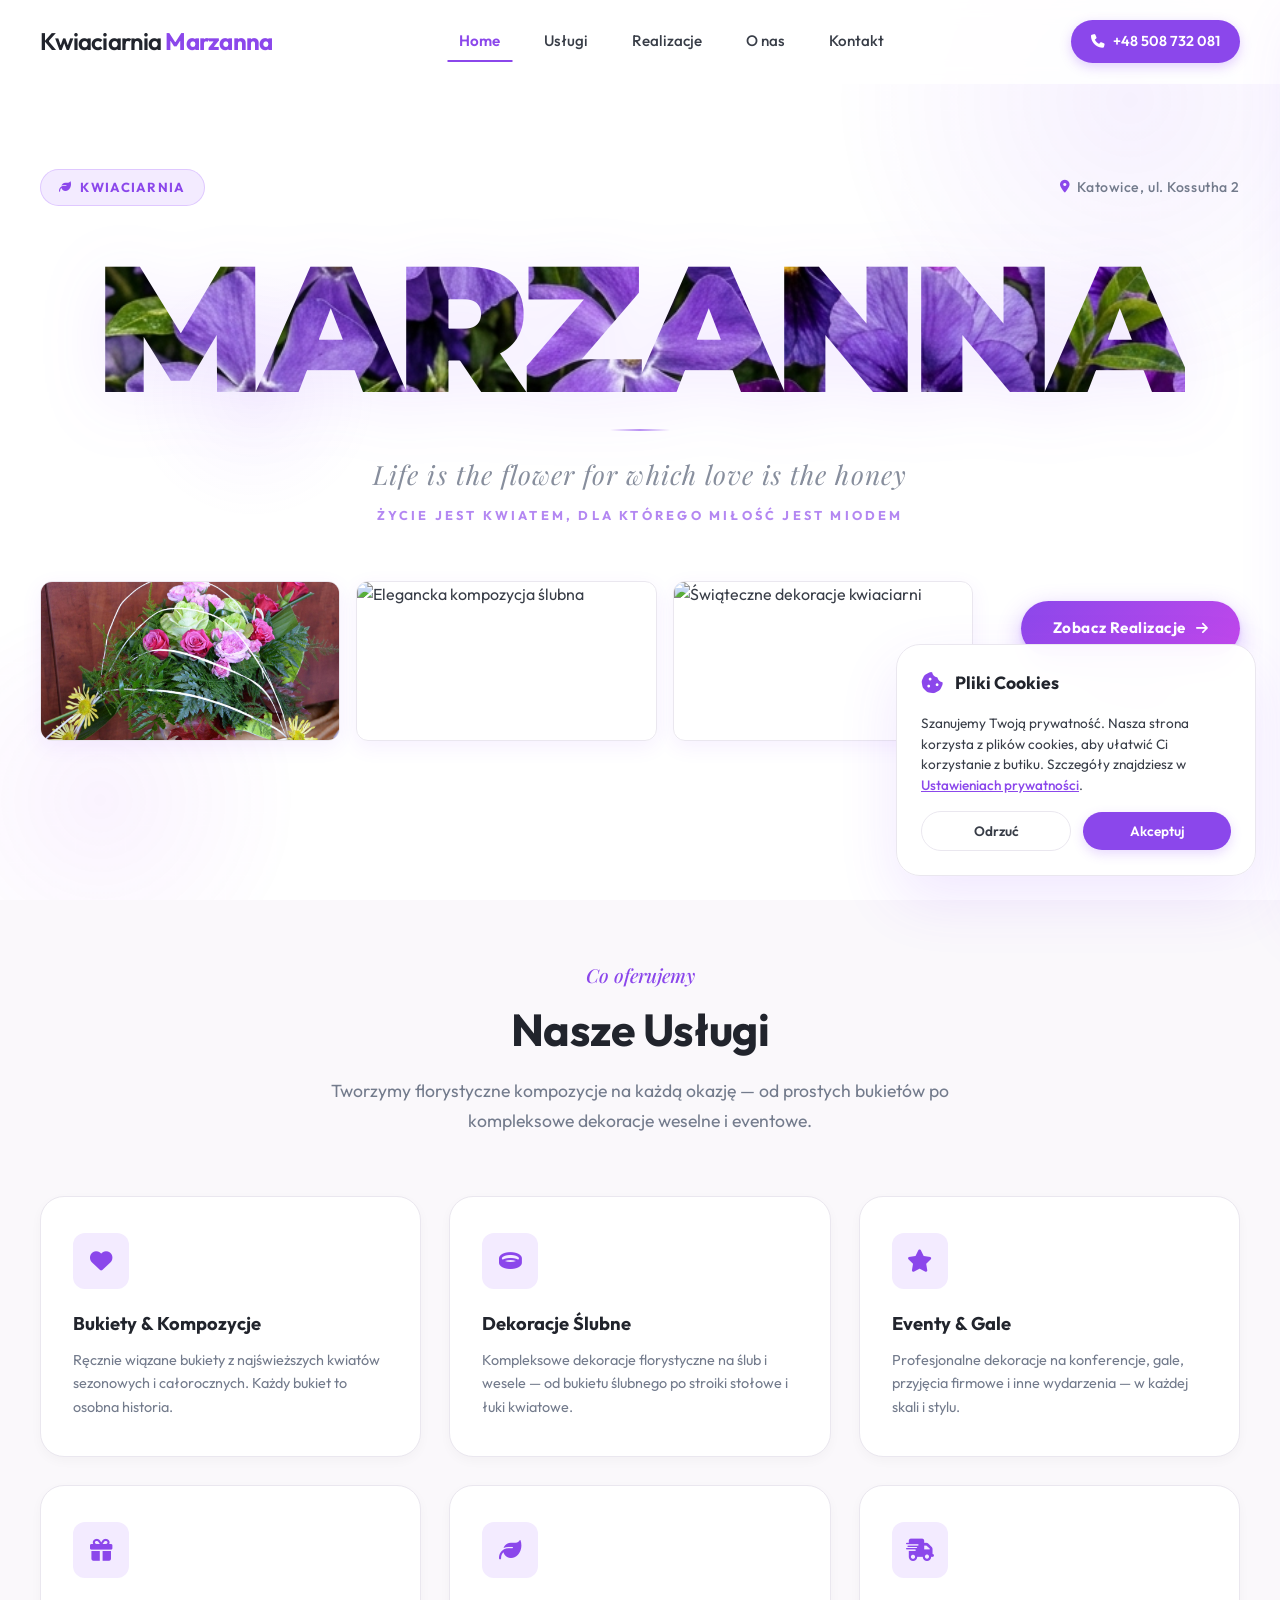
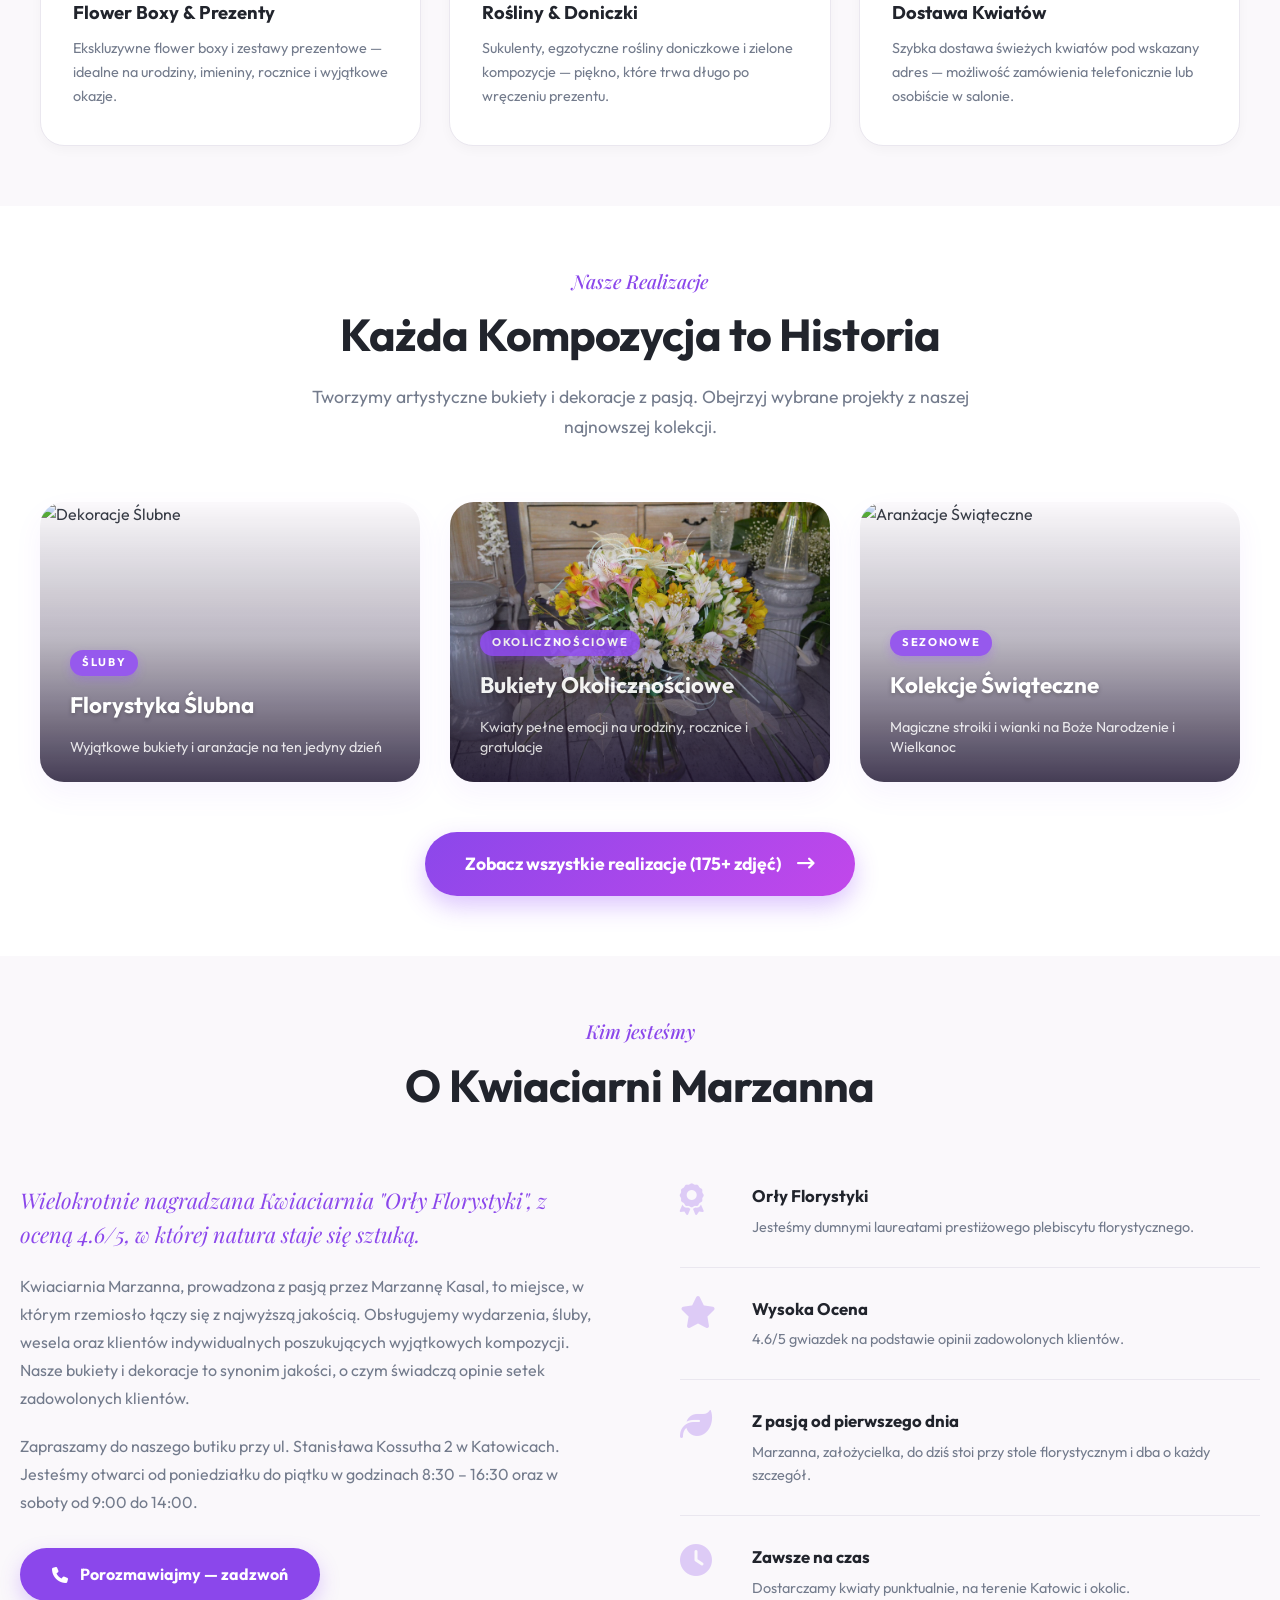
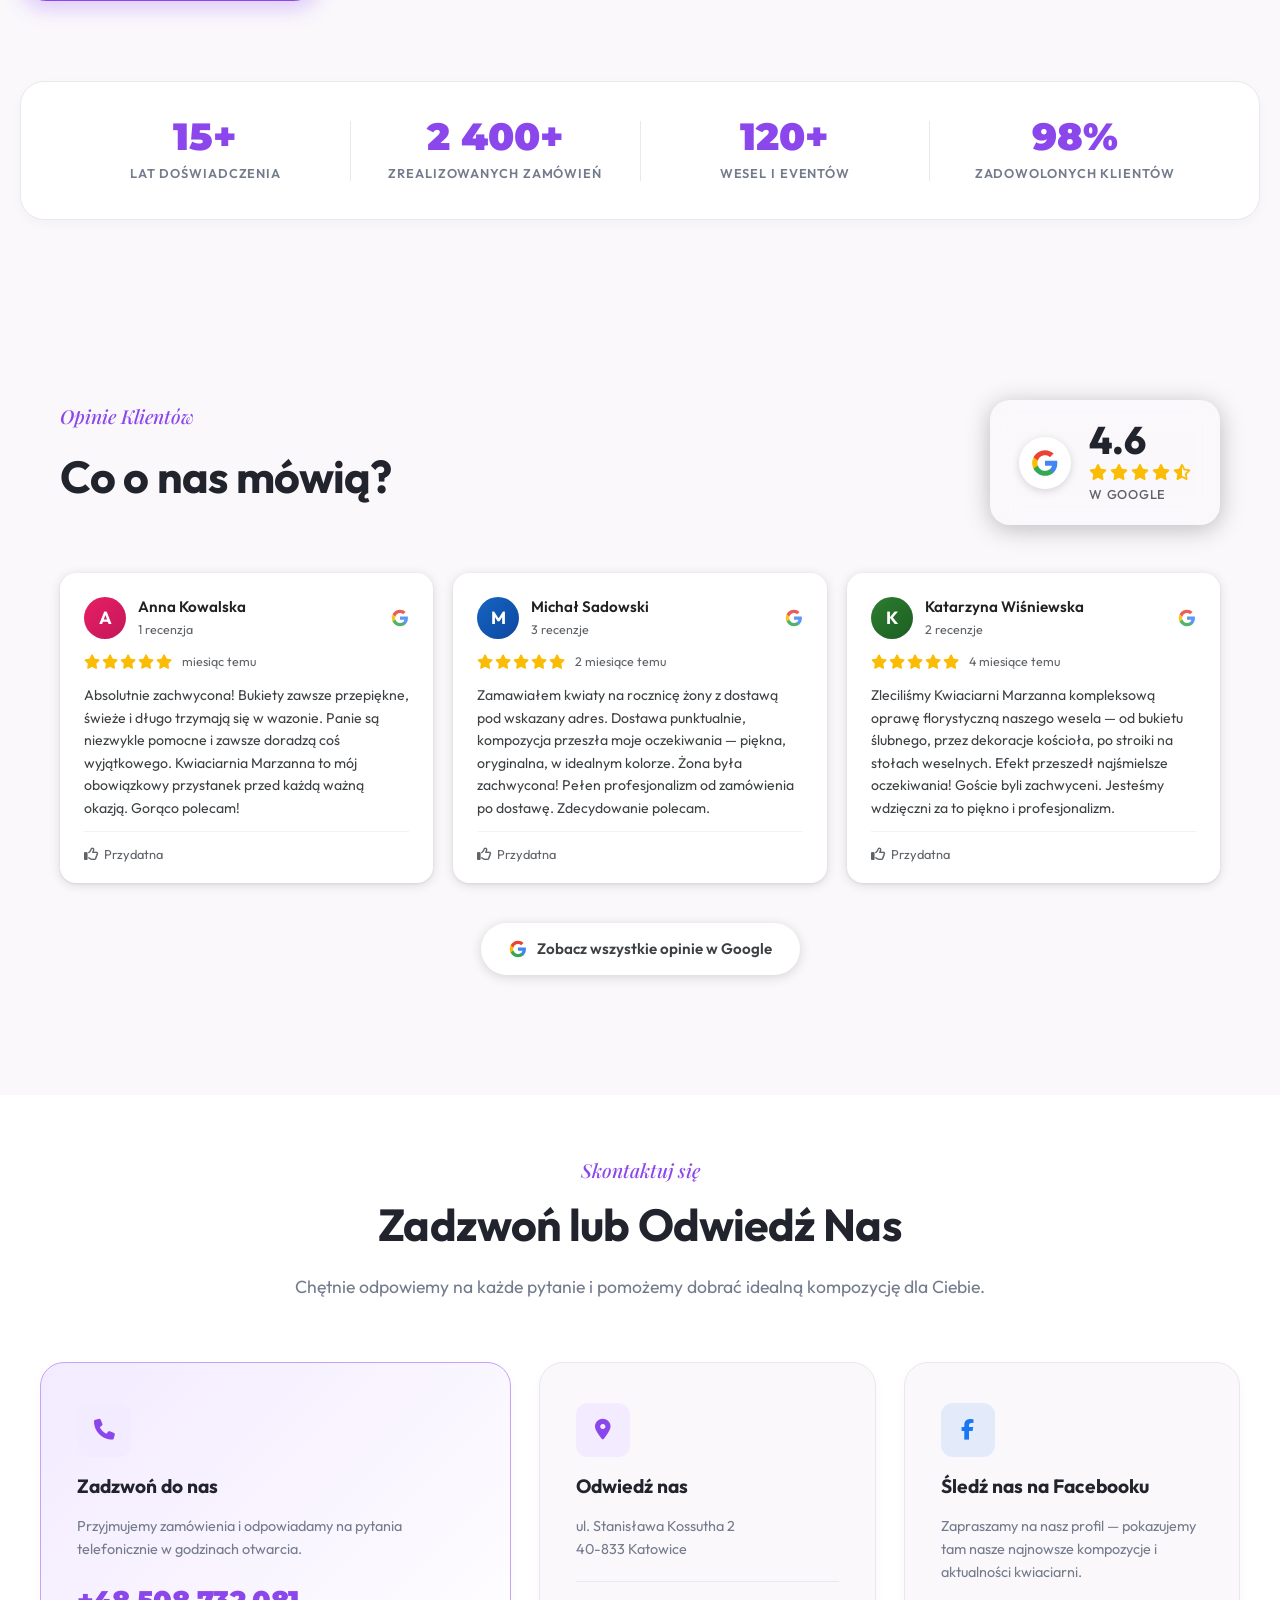
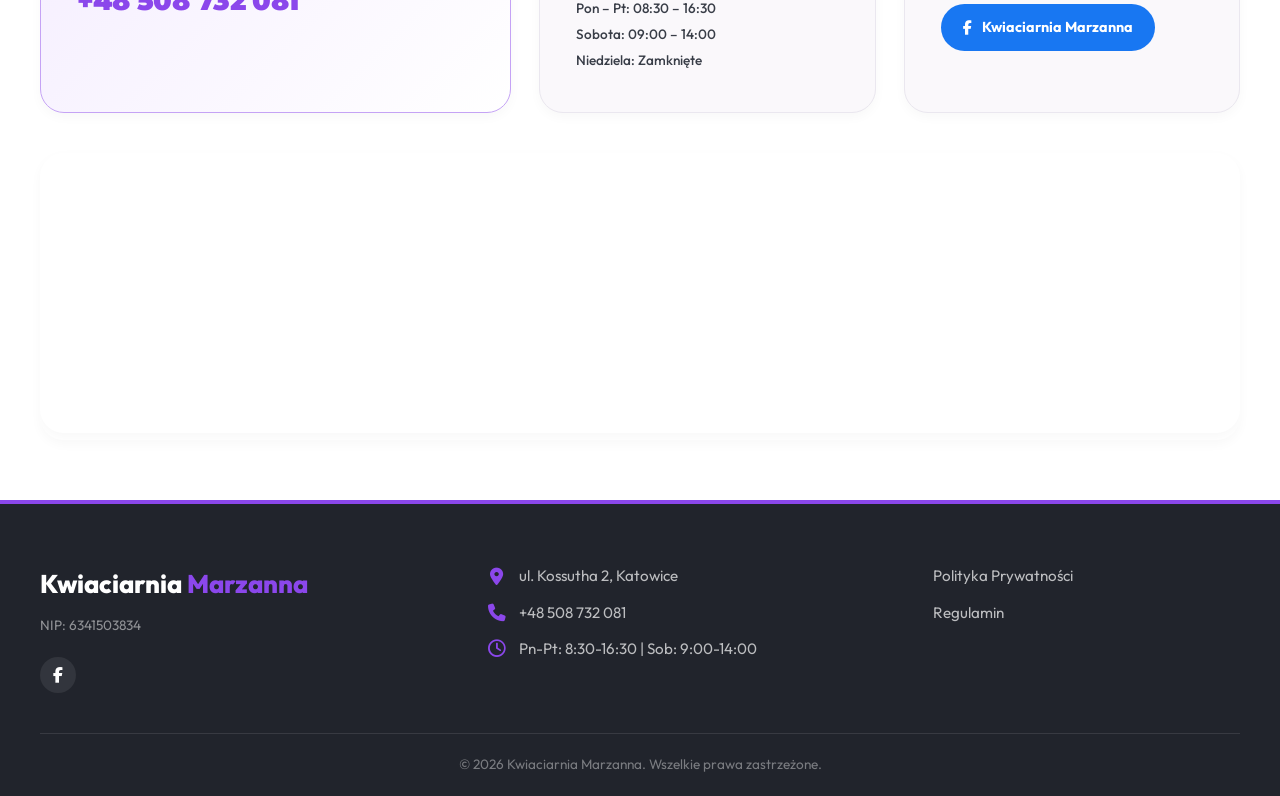
==== index.html @ b7b5e904 "Add files via upload" ====
<!DOCTYPE html>
<html lang="pl">
<head>
    <meta charset="UTF-8">
    <meta name="viewport" content="width=device-width, initial-scale=1.0">
    <meta name="description" content="Kwiaciarnia Marzanna - Luksusowy butik florystyczny w Katowicach. Tworzymy artystyczne bukiety, kwiaciarniane boksy, kompozycje na zamówienie i prezenty. Zamów online z dostawą.">
    <meta name="author" content="Kwiaciarnia Marzanna">
    <title>Kwiaciarnia Marzanna Katowice | Butik Florystyczny &amp; Kompozycje Artystyczne</title>

    <!-- Open Graph for Social Media -->
    <meta property="og:title" content="Kwiaciarnia Marzanna Katowice | Artystyczna Florystyka">
    <meta property="og:description" content="Odkryj luksusowe bukiety i kompozycje kwiatowe tworzone z pasji w Katowicach. Zamów z dostawą prosto pod Twoje drzwi.">

    <!-- Schema.org JSON-LD -->
    <script type="application/ld+json">
    {
      "@context": "https://schema.org",
      "@type": "Florist",
      "name": "Kwiaciarnia Marzanna Marzanna Kasal",
      "image": "https://kwiaciarniamarzanna.pl/card_blossom.png",
      "@id": "",
      "url": "https://kwiaciarniamarzanna.pl",
      "telephone": "+48 508 732 081",
      "address": {
        "@type": "PostalAddress",
        "streetAddress": "ul. Stanisława Kossutha 2",
        "addressLocality": "Katowice",
        "postalCode": "40-833",
        "addressCountry": "PL"
      },
      "taxID": "6341503834"
    }
    </script>
    <meta property="og:image" content="card_blossom.png">
    <meta property="og:type" content="website">

    <!-- Google Fonts -->
    <link rel="preconnect" href="https://fonts.googleapis.com">
    <link rel="preconnect" href="https://fonts.gstatic.com" crossorigin>
    <link href="https://fonts.googleapis.com/css2?family=Montserrat:wght@800;900&family=Outfit:wght@300;400;500;600;700&family=Playfair+Display:ital,wght@0,400;0,600;1,400&display=swap" rel="stylesheet">

    <!-- Stylesheet -->
    <link rel="stylesheet" href="style.css?v=1779381387096">

    <!-- FontAwesome for Premium Icons -->
    <link rel="stylesheet" href="https://cdnjs.cloudflare.com/ajax/libs/font-awesome/6.4.0/css/all.min.css">
</head>
<body>

    <!-- Header / Navigation -->
    <header class="main-header" id="header">
        <div class="header-container">
            <!-- Logo: sama nazwa, bez ikony SVG -->
            <a href="#home" class="logo" id="header-logo">
                <span class="logo-text">Kwiaciarnia <span class="logo-accent">Marzanna</span></span>
            </a>

            <!-- Desktop Menu -->
            <nav class="nav-menu" id="nav-menu">
                <ul>
                    <li><a href="#home" class="nav-link active" id="nav-home">Home</a></li>
                    
                    <li><a href="#services" class="nav-link" id="nav-services">Usługi</a></li>
                    
                    <li><a href="realizacje.html" class="nav-link" id="nav-bouquets">Realizacje</a></li>
                    
                    <li><a href="#about" class="nav-link" id="nav-about">O nas</a></li>
                    
                    <li><a href="#contact" class="nav-link" id="nav-contact">Kontakt</a></li>
                </ul>
            </nav>

            <!-- Actions: telefon + hamburger -->
            <div class="header-actions">
                <a href="tel:+48508732081" class="header-phone-btn" id="header-phone-btn" aria-label="Zadzwoń do nas">
                    <i class="fa-solid fa-phone"></i>
                    <span>+48 508 732 081</span>
                </a>
                <!-- Mobile Menu Toggle -->
                <button class="mobile-nav-toggle" id="mobile-nav-toggle" aria-label="Menu">
                    <span class="bar"></span>
                    <span class="bar"></span>
                    <span class="bar"></span>
                </button>
            </div>
        </div>
    </header>

    <!-- Mobile Nav Drawer -->
    <div class="mobile-drawer" id="mobile-drawer">
        <div class="mobile-drawer-header">
            <span class="drawer-title">Menu</span>
            <button class="drawer-close" id="mobile-drawer-close"><i class="fa-solid fa-xmark"></i></button>
        </div>
        <nav class="mobile-nav-links">
            <a href="#home" class="mobile-link" id="mob-home">Home</a>
            <a href="#services" class="mobile-link" id="mob-services">Usługi</a>
            <a href="realizacje.html" class="mobile-link" id="mob-bouquets">Realizacje</a>
            <a href="#about" class="mobile-link" id="mob-about">O nas</a>
            <a href="#contact" class="mobile-link" id="mob-contact">Kontakt</a>
        </nav>
        <!-- Telefon w mobile drawer -->
        <a href="tel:+48508732081" class="drawer-phone-link" id="drawer-phone">
            <i class="fa-solid fa-phone"></i>
            +48 508 732 081
        </a>
    </div>
    <div class="drawer-overlay" id="drawer-overlay"></div>

    <!-- Main Content Area -->
    <main>

        <!-- HERO SECTION -->
        <section class="hero-section" id="home">

            <!-- Ambient decorative orbs (CSS animated) -->
            <div class="hero-orb hero-orb--1" aria-hidden="true"></div>
            <div class="hero-orb hero-orb--2" aria-hidden="true"></div>
            <div class="hero-orb hero-orb--3" aria-hidden="true"></div>

            <div class="hero-container">

                <!-- Top row: tagline badge + location -->
                <div class="hero-toprow" aria-hidden="true">
                    <span class="hero-badge">
                        <i class="fa-solid fa-leaf"></i>
                        Kwiaciarnia
                    </span>
                    <span class="hero-location">
                        <i class="fa-solid fa-location-dot"></i>
                        Katowice, ul. Kossutha 2
                    </span>
                </div>

                <!-- Large Masked Typography -->
                <div class="hero-mask-wrapper">
                    <h1 class="hero-title" id="hero-title">MARZANNA</h1>
                </div>

                <!-- Subheadline / Quote -->
                <div class="hero-subheadline-container">
                    <div class="hero-divider" aria-hidden="true"></div>
                    <p class="hero-quote" id="hero-quote">Life is the flower for which love is the honey</p>
                    <p class="hero-quote-sub">Życie jest kwiatem, dla którego miłość jest miodem</p>
                </div>

                <!-- Interactive Floral Grid & Actions -->
                <div class="hero-footer-grid">
                    <!-- Cards on the left -->
                    <div class="hero-cards-container">
                        <div class="floral-mini-card" id="hero-card-1">
                            <div class="card-img-wrapper" title="Okolicznościowe">
                                <img src="bukiety_okolicznosciowe/486688097_2153556945091578_4329338569930057799_n.jpg" alt="Bukiet z różowych róż z kompozycją" loading="eager" title="Okolicznościowe">
                            </div>
                            <div class="card-overlay-info">
                                <span>Okolicznościowe</span>
                            </div>
                        </div>
                        <div class="floral-mini-card" id="hero-card-2">
                            <div class="card-img-wrapper" title="Śluby">
                                <img src="sluby/486689940_2153557455091527_873511987860889134_n.jpg" alt="Elegancka kompozycja ślubna" loading="eager" title="Śluby">
                            </div>
                            <div class="card-overlay-info">
                                <span>Śluby</span>
                            </div>
                        </div>
                        <div class="floral-mini-card" id="hero-card-3">
                            <div class="card-img-wrapper" title="Boże Narodzenie">
                                <img src="boze_narodzenie/486511436_2153555915091681_2209154340924076302_n.jpg" alt="Świąteczne dekoracje kwiaciarni" loading="eager" title="Boże Narodzenie">
                            </div>
                            <div class="card-overlay-info">
                                <span>Boże Narodzenie</span>
                            </div>
                        </div>
                    </div>

                    <!-- Actions on the right -->
                    <div class="hero-actions-container">
                        <a href="realizacje.html" class="shop-now-btn" id="hero-shop-btn">
                            <span>Zobacz Realizacje</span>
                            <i class="fa-solid fa-arrow-right"></i>
                        </a>
                        <a href="tel:+48508732081" class="hero-phone-btn" id="hero-phone-btn">
                            <i class="fa-solid fa-phone"></i>
                            <span>Zadzwoń</span>
                        </a>
                    </div>
                </div>

            </div>

        </section>

        <!-- =============================================
             USŁUGI SECTION
        ============================================== -->
        <section class="services-section" id="services">
            <div class="section-container">
                <div class="section-header">
                    <span class="section-tagline">Co oferujemy</span>
                    <h2 class="section-title">Nasze Usługi</h2>
                    <p class="section-desc">Tworzymy florystyczne kompozycje na każdą okazję — od prostych bukietów po kompleksowe dekoracje weselne i eventowe.</p>
                </div>

                <div class="services-grid">
                    <!-- Usługa 1 -->
                    <div class="service-card" id="srv-1">
                        <div class="service-icon-wrap">
                            <i class="fa-solid fa-heart"></i>
                        </div>
                        <h3>Bukiety &amp; Kompozycje</h3>
                        <p>Ręcznie wiązane bukiety z najświeższych kwiatów sezonowych i całorocznych. Każdy bukiet to osobna historia.</p>
                    </div>

                    <!-- Usługa 2 -->
                    <div class="service-card" id="srv-2">
                        <div class="service-icon-wrap">
                            <i class="fa-solid fa-ring"></i>
                        </div>
                        <h3>Dekoracje Ślubne</h3>
                        <p>Kompleksowe dekoracje florystyczne na ślub i wesele — od bukietu ślubnego po stroiki stołowe i łuki kwiatowe.</p>
                    </div>

                    <!-- Usługa 3 -->
                    <div class="service-card" id="srv-3">
                        <div class="service-icon-wrap">
                            <i class="fa-solid fa-star"></i>
                        </div>
                        <h3>Eventy &amp; Gale</h3>
                        <p>Profesjonalne dekoracje na konferencje, gale, przyjęcia firmowe i inne wydarzenia — w każdej skali i stylu.</p>
                    </div>

                    <!-- Usługa 4 -->
                    <div class="service-card" id="srv-4">
                        <div class="service-icon-wrap">
                            <i class="fa-solid fa-gift"></i>
                        </div>
                        <h3>Flower Boxy &amp; Prezenty</h3>
                        <p>Ekskluzywne flower boxy i zestawy prezentowe — idealne na urodziny, imieniny, rocznice i wyjątkowe okazje.</p>
                    </div>

                    <!-- Usługa 5 -->
                    <div class="service-card" id="srv-5">
                        <div class="service-icon-wrap">
                            <i class="fa-solid fa-leaf"></i>
                        </div>
                        <h3>Rośliny &amp; Doniczki</h3>
                        <p>Sukulenty, egzotyczne rośliny doniczkowe i zielone kompozycje — piękno, które trwa długo po wręczeniu prezentu.</p>
                    </div>

                    <!-- Usługa 6 -->
                    <div class="service-card" id="srv-6">
                        <div class="service-icon-wrap">
                            <i class="fa-solid fa-truck-fast"></i>
                        </div>
                        <h3>Dostawa Kwiatów</h3>
                        <p>Szybka dostawa świeżych kwiatów pod wskazany adres — możliwość zamówienia telefonicznie lub osobiście w salonie.</p>
                    </div>
                </div>
            </div>
        </section>

                <!-- =============================================
             REALIZACJE SECTION — teaser
        ============================================== -->
        <section class="bouquets-section" id="bouquets">
            <div class="section-container">
                <div class="section-header">
                    <span class="section-tagline">Nasze Realizacje</span>
                    <h2 class="section-title">Każda Kompozycja to Historia</h2>
                    <p class="section-desc">Tworzymy artystyczne bukiety i dekoracje z pasją. Obejrzyj wybrane projekty z naszej najnowszej kolekcji.</p>
                </div>

                <!-- Teaser Grid -->
                <div class="teaser-grid">
                    <!-- Teaser Item 1 (Śluby) -->
                    <div class="teaser-item" data-category="sluby">
                        <img src="sluby/486458202_2153557508424855_6018555105177064315_n.jpg" alt="Dekoracje Ślubne" loading="lazy">
                        <div class="teaser-item-overlay">
                            <span class="teaser-cat">Śluby</span>
                            <h3>Florystyka Ślubna</h3>
                            <p>Wyjątkowe bukiety i aranżacje na ten jedyny dzień</p>
                        </div>
                    </div>

                    <!-- Teaser Item 2 (Okolicznościowe) -->
                    <div class="teaser-item" data-category="bukiety_okolicznosciowe">
                        <img src="bukiety_okolicznosciowe/486380792_2153556768424929_7423178882814847265_n.jpg" alt="Bukiety Okolicznościowe" loading="lazy">
                        <div class="teaser-item-overlay">
                            <span class="teaser-cat">Okolicznościowe</span>
                            <h3>Bukiety Okolicznościowe</h3>
                            <p>Kwiaty pełne emocji na urodziny, rocznice i gratulacje</p>
                        </div>
                    </div>

                    <!-- Teaser Item 3 (Boże Narodzenie) -->
                    <div class="teaser-item" data-category="boze_narodzenie">
                        <img src="boze_narodzenie/486282558_2153555678425038_4703410790462551966_n.jpg" alt="Aranżacje Świąteczne" loading="lazy">
                        <div class="teaser-item-overlay">
                            <span class="teaser-cat">Sezonowe</span>
                            <h3>Kolekcje Świąteczne</h3>
                            <p>Magiczne stroiki i wianki na Boże Narodzenie i Wielkanoc</p>
                        </div>
                    </div>
                </div>

                <!-- Teaser CTA -->
                <div class="teaser-cta-container">
                    <a href="realizacje.html" class="teaser-cta-btn">
                        <span>Zobacz wszystkie realizacje (175+ zdjęć)</span>
                        <i class="fa-solid fa-arrow-right-long"></i>
                    </a>
                </div>
            </div>
        </section>

        <!-- =============================================
             O NAS SECTION — od nowa
        ============================================== -->
        <section class="about-section" id="about">
            <div class="about-full-container">

                <!-- Nagłówek sekcji -->
                <div class="about-section-header">
                    <span class="section-tagline">Kim jesteśmy</span>
                    <h2 class="section-title">O Kwiaciarni Marzanna</h2>
                </div>

                <!-- Główna treść: 2 kolumny -->
                <div class="about-two-col">
                    <div class="about-story">
                        <p class="about-lead">Wielokrotnie nagradzana Kwiaciarnia "Orły Florystyki", z oceną 4.6/5, w której natura staje się sztuką.</p>
                        <p class="about-body">Kwiaciarnia Marzanna, prowadzona z pasją przez Marzannę Kasal, to miejsce, w którym rzemiosło łączy się z najwyższą jakością. Obsługujemy wydarzenia, śluby, wesela oraz klientów indywidualnych poszukujących wyjątkowych kompozycji. Nasze bukiety i dekoracje to synonim jakości, o czym świadczą opinie setek zadowolonych klientów.</p>
                        <p class="about-body">Zapraszamy do naszego butiku przy ul. Stanisława Kossutha 2 w Katowicach. Jesteśmy otwarci od poniedziałku do piątku w godzinach 8:30 – 16:30 oraz w soboty od 9:00 do 14:00.</p>
                        <a href="tel:+48508732081" class="about-call-btn" id="about-call-btn">
                            <i class="fa-solid fa-phone"></i>
                            Porozmawiajmy — zadzwoń
                        </a>
                    </div>

                    <div class="about-values">
                        <div class="value-item" id="val-1">
                            <div class="value-num"><i class="fa-solid fa-award"></i></div>
                            <div class="value-body">
                                <h4>Orły Florystyki</h4>
                                <p>Jesteśmy dumnymi laureatami prestiżowego plebiscytu florystycznego.</p>
                            </div>
                        </div>
                        <div class="value-item" id="val-2">
                            <div class="value-num"><i class="fa-solid fa-star"></i></div>
                            <div class="value-body">
                                <h4>Wysoka Ocena</h4>
                                <p>4.6/5 gwiazdek na podstawie opinii zadowolonych klientów.</p>
                            </div>
                        </div>
                        <div class="value-item" id="val-3">
                            <div class="value-num"><i class="fa-solid fa-leaf"></i></div>
                            <div class="value-body">
                                <h4>Z pasją od pierwszego dnia</h4>
                                <p>Marzanna, założycielka, do dziś stoi przy stole florystycznym i dba o każdy szczegół.</p>
                            </div>
                        </div>
                        <div class="value-item" id="val-4">
                            <div class="value-num"><i class="fa-solid fa-clock"></i></div>
                            <div class="value-body">
                                <h4>Zawsze na czas</h4>
                                <p>Dostarczamy kwiaty punktualnie, na terenie Katowic i okolic.</p>
                            </div>
                        </div>
                    </div>
                </div>
                <!-- Statystyki -->
                <div class="about-stats-strip">
                    <div class="strip-stat">
                        <span class="strip-num">15+</span>
                        <span class="strip-lbl">Lat doświadczenia</span>
                    </div>
                    <div class="strip-divider"></div>
                    <div class="strip-stat">
                        <span class="strip-num">2 400+</span>
                        <span class="strip-lbl">Zrealizowanych zamówień</span>
                    </div>
                    <div class="strip-divider"></div>
                    <div class="strip-stat">
                        <span class="strip-num">120+</span>
                        <span class="strip-lbl">Wesel i eventów</span>
                    </div>
                    <div class="strip-divider"></div>
                    <div class="strip-stat">
                        <span class="strip-num">98%</span>
                        <span class="strip-lbl">Zadowolonych klientów</span>
                    </div>
                </div>

            </div>
        </section>

        
        <!-- =============================================
             OPINIE SECTION
        ============================================== -->
        <section class="reviews-section" id="reviews">
            <div class="section-container">

                <!-- Google Reviews Header -->
                <div class="reviews-header-block">
                    <div class="reviews-title-group">
                        <span class="section-tagline">Opinie Klientów</span>
                        <h2 class="section-title">Co o nas mówią?</h2>
                    </div>
                    <div class="google-summary-card">
                        <div class="google-summary-logo">
                            <svg width="28" height="28" viewBox="0 0 24 24" xmlns="http://www.w3.org/2000/svg"><path d="M22.56 12.25c0-.78-.07-1.53-.2-2.25H12v4.26h5.92c-.26 1.37-1.04 2.53-2.21 3.31v2.77h3.57c2.08-1.92 3.28-4.74 3.28-8.09z" fill="#4285F4"/><path d="M12 23c2.97 0 5.46-.98 7.28-2.66l-3.57-2.77c-.98.66-2.23 1.06-3.71 1.06-2.86 0-5.29-1.93-6.16-4.53H2.18v2.84C3.99 20.53 7.7 23 12 23z" fill="#34A853"/><path d="M5.84 14.09c-.22-.66-.35-1.36-.35-2.09s.13-1.43.35-2.09V7.07H2.18C1.43 8.55 1 10.22 1 12s.43 3.45 1.18 4.93l3.66-2.84z" fill="#FBBC05"/><path d="M12 5.38c1.62 0 3.06.56 4.21 1.64l3.15-3.15C17.45 2.09 14.97 1 12 1 7.7 1 3.99 3.47 2.18 7.07l3.66 2.84c.87-2.6 3.3-4.53 6.16-4.53z" fill="#EA4335"/></svg>
                        </div>
                        <div class="google-summary-info">
                            <div class="google-summary-score">4.6</div>
                            <div class="google-summary-stars">
                                <i class="fa-solid fa-star"></i><i class="fa-solid fa-star"></i><i class="fa-solid fa-star"></i><i class="fa-solid fa-star"></i><i class="fa-solid fa-star-half-stroke"></i>
                            </div>
                            <div class="google-summary-label">w Google</div>
                        </div>
                    </div>
                </div>

                <!-- Google-style review widgets -->
                <div class="google-reviews-grid">

                    <!-- Review 1 -->
                    <div class="g-review-card">
                        <div class="g-review-header">
                            <div class="g-avatar" style="background: linear-gradient(135deg,#e91e63,#c2185b);">A</div>
                            <div class="g-reviewer-info">
                                <div class="g-reviewer-name">Anna Kowalska</div>
                                <div class="g-reviewer-sub">1 recenzja</div>
                            </div>
                            <div class="g-google-icon" title="Opinia z Google">
                                <svg width="18" height="18" viewBox="0 0 24 24" xmlns="http://www.w3.org/2000/svg"><path d="M22.56 12.25c0-.78-.07-1.53-.2-2.25H12v4.26h5.92c-.26 1.37-1.04 2.53-2.21 3.31v2.77h3.57c2.08-1.92 3.28-4.74 3.28-8.09z" fill="#4285F4"/><path d="M12 23c2.97 0 5.46-.98 7.28-2.66l-3.57-2.77c-.98.66-2.23 1.06-3.71 1.06-2.86 0-5.29-1.93-6.16-4.53H2.18v2.84C3.99 20.53 7.7 23 12 23z" fill="#34A853"/><path d="M5.84 14.09c-.22-.66-.35-1.36-.35-2.09s.13-1.43.35-2.09V7.07H2.18C1.43 8.55 1 10.22 1 12s.43 3.45 1.18 4.93l3.66-2.84z" fill="#FBBC05"/><path d="M12 5.38c1.62 0 3.06.56 4.21 1.64l3.15-3.15C17.45 2.09 14.97 1 12 1 7.7 1 3.99 3.47 2.18 7.07l3.66 2.84c.87-2.6 3.3-4.53 6.16-4.53z" fill="#EA4335"/></svg>
                            </div>
                        </div>
                        <div class="g-stars">
                            <i class="fa-solid fa-star"></i><i class="fa-solid fa-star"></i><i class="fa-solid fa-star"></i><i class="fa-solid fa-star"></i><i class="fa-solid fa-star"></i>
                            <span class="g-date">miesiąc temu</span>
                        </div>
                        <p class="g-review-text">Absolutnie zachwycona! Bukiety zawsze przepiękne, świeże i długo trzymają się w wazonie. Panie są niezwykle pomocne i zawsze doradzą coś wyjątkowego. Kwiaciarnia Marzanna to mój obowiązkowy przystanek przed każdą ważną okazją. Gorąco polecam!</p>
                        <div class="g-review-footer">
                            <i class="fa-regular fa-thumbs-up"></i>
                            <span>Przydatna</span>
                        </div>
                    </div>

                    <!-- Review 2 -->
                    <div class="g-review-card">
                        <div class="g-review-header">
                            <div class="g-avatar" style="background: linear-gradient(135deg,#1565c0,#0d47a1);">M</div>
                            <div class="g-reviewer-info">
                                <div class="g-reviewer-name">Michał Sadowski</div>
                                <div class="g-reviewer-sub">3 recenzje</div>
                            </div>
                            <div class="g-google-icon">
                                <svg width="18" height="18" viewBox="0 0 24 24" xmlns="http://www.w3.org/2000/svg"><path d="M22.56 12.25c0-.78-.07-1.53-.2-2.25H12v4.26h5.92c-.26 1.37-1.04 2.53-2.21 3.31v2.77h3.57c2.08-1.92 3.28-4.74 3.28-8.09z" fill="#4285F4"/><path d="M12 23c2.97 0 5.46-.98 7.28-2.66l-3.57-2.77c-.98.66-2.23 1.06-3.71 1.06-2.86 0-5.29-1.93-6.16-4.53H2.18v2.84C3.99 20.53 7.7 23 12 23z" fill="#34A853"/><path d="M5.84 14.09c-.22-.66-.35-1.36-.35-2.09s.13-1.43.35-2.09V7.07H2.18C1.43 8.55 1 10.22 1 12s.43 3.45 1.18 4.93l3.66-2.84z" fill="#FBBC05"/><path d="M12 5.38c1.62 0 3.06.56 4.21 1.64l3.15-3.15C17.45 2.09 14.97 1 12 1 7.7 1 3.99 3.47 2.18 7.07l3.66 2.84c.87-2.6 3.3-4.53 6.16-4.53z" fill="#EA4335"/></svg>
                            </div>
                        </div>
                        <div class="g-stars">
                            <i class="fa-solid fa-star"></i><i class="fa-solid fa-star"></i><i class="fa-solid fa-star"></i><i class="fa-solid fa-star"></i><i class="fa-solid fa-star"></i>
                            <span class="g-date">2 miesiące temu</span>
                        </div>
                        <p class="g-review-text">Zamawiałem kwiaty na rocznicę żony z dostawą pod wskazany adres. Dostawa punktualnie, kompozycja przeszła moje oczekiwania — piękna, oryginalna, w idealnym kolorze. Żona była zachwycona! Pełen profesjonalizm od zamówienia po dostawę. Zdecydowanie polecam.</p>
                        <div class="g-review-footer">
                            <i class="fa-regular fa-thumbs-up"></i>
                            <span>Przydatna</span>
                        </div>
                    </div>

                    <!-- Review 3 -->
                    <div class="g-review-card">
                        <div class="g-review-header">
                            <div class="g-avatar" style="background: linear-gradient(135deg,#2e7d32,#1b5e20);">K</div>
                            <div class="g-reviewer-info">
                                <div class="g-reviewer-name">Katarzyna Wiśniewska</div>
                                <div class="g-reviewer-sub">2 recenzje</div>
                            </div>
                            <div class="g-google-icon">
                                <svg width="18" height="18" viewBox="0 0 24 24" xmlns="http://www.w3.org/2000/svg"><path d="M22.56 12.25c0-.78-.07-1.53-.2-2.25H12v4.26h5.92c-.26 1.37-1.04 2.53-2.21 3.31v2.77h3.57c2.08-1.92 3.28-4.74 3.28-8.09z" fill="#4285F4"/><path d="M12 23c2.97 0 5.46-.98 7.28-2.66l-3.57-2.77c-.98.66-2.23 1.06-3.71 1.06-2.86 0-5.29-1.93-6.16-4.53H2.18v2.84C3.99 20.53 7.7 23 12 23z" fill="#34A853"/><path d="M5.84 14.09c-.22-.66-.35-1.36-.35-2.09s.13-1.43.35-2.09V7.07H2.18C1.43 8.55 1 10.22 1 12s.43 3.45 1.18 4.93l3.66-2.84z" fill="#FBBC05"/><path d="M12 5.38c1.62 0 3.06.56 4.21 1.64l3.15-3.15C17.45 2.09 14.97 1 12 1 7.7 1 3.99 3.47 2.18 7.07l3.66 2.84c.87-2.6 3.3-4.53 6.16-4.53z" fill="#EA4335"/></svg>
                            </div>
                        </div>
                        <div class="g-stars">
                            <i class="fa-solid fa-star"></i><i class="fa-solid fa-star"></i><i class="fa-solid fa-star"></i><i class="fa-solid fa-star"></i><i class="fa-solid fa-star"></i>
                            <span class="g-date">4 miesiące temu</span>
                        </div>
                        <p class="g-review-text">Zleciliśmy Kwiaciarni Marzanna kompleksową oprawę florystyczną naszego wesela — od bukietu ślubnego, przez dekoracje kościoła, po stroiki na stołach weselnych. Efekt przeszedł najśmielsze oczekiwania! Goście byli zachwyceni. Jesteśmy wdzięczni za to piękno i profesjonalizm.</p>
                        <div class="g-review-footer">
                            <i class="fa-regular fa-thumbs-up"></i>
                            <span>Przydatna</span>
                        </div>
                    </div>

                </div>

                <div class="reviews-cta">
                    <a href="https://www.google.com/maps/search/Kwiaciarnia+Marzanna+Katowice" target="_blank" rel="noopener" class="g-more-reviews-btn" id="google-reviews-link">
                        <svg width="18" height="18" viewBox="0 0 24 24" xmlns="http://www.w3.org/2000/svg"><path d="M22.56 12.25c0-.78-.07-1.53-.2-2.25H12v4.26h5.92c-.26 1.37-1.04 2.53-2.21 3.31v2.77h3.57c2.08-1.92 3.28-4.74 3.28-8.09z" fill="#4285F4"/><path d="M12 23c2.97 0 5.46-.98 7.28-2.66l-3.57-2.77c-.98.66-2.23 1.06-3.71 1.06-2.86 0-5.29-1.93-6.16-4.53H2.18v2.84C3.99 20.53 7.7 23 12 23z" fill="#34A853"/><path d="M5.84 14.09c-.22-.66-.35-1.36-.35-2.09s.13-1.43.35-2.09V7.07H2.18C1.43 8.55 1 10.22 1 12s.43 3.45 1.18 4.93l3.66-2.84z" fill="#FBBC05"/><path d="M12 5.38c1.62 0 3.06.56 4.21 1.64l3.15-3.15C17.45 2.09 14.97 1 12 1 7.7 1 3.99 3.47 2.18 7.07l3.66 2.84c.87-2.6 3.3-4.53 6.16-4.53z" fill="#EA4335"/></svg>
                        Zobacz wszystkie opinie w Google
                    </a>
                </div>

            </div>
        </section>
        
        <!-- =============================================
             KONTAKT SECTION
        ============================================== -->
        <section class="contact-section" id="contact">
            <div class="section-container">
                <div class="section-header">
                    <span class="section-tagline">Skontaktuj się</span>
                    <h2 class="section-title">Zadzwoń lub Odwiedź Nas</h2>
                    <p class="section-desc">Chętnie odpowiemy na każde pytanie i pomożemy dobrać idealną kompozycję dla Ciebie.</p>
                </div>

                <div class="contact-grid">

                    <!-- Telefon (główny) -->
                    <div class="contact-card contact-card--main" id="cct-phone">
                        <div class="contact-card-icon">
                            <i class="fa-solid fa-phone"></i>
                        </div>
                        <h3>Zadzwoń do nas</h3>
                        <p>Przyjmujemy zamówienia i odpowiadamy na pytania telefonicznie w godzinach otwarcia.</p>
                        <a href="tel:+48508732081" class="contact-phone-link" id="contact-phone-link">
                            +48 508 732 081
                        </a>
                    </div>

                    <!-- Adres -->
                    <div class="contact-card" id="cct-address">
                        <div class="contact-card-icon">
                            <i class="fa-solid fa-location-dot"></i>
                        </div>
                        <h3>Odwiedź nas</h3>
                        <p>ul. Stanisława Kossutha 2<br>40-833 Katowice</p>
                        <div class="contact-hours">
                            <span>Pon – Pt: 08:30 – 16:30</span>
                            <span>Sobota: 09:00 – 14:00</span>
                            <span>Niedziela: Zamknięte</span>
                        </div>
                    </div>

                    <!-- Facebook -->
                    <div class="contact-card" id="cct-facebook">
                        <div class="contact-card-icon contact-card-icon--fb">
                            <i class="fa-brands fa-facebook-f"></i>
                        </div>
                        <h3>Śledź nas na Facebooku</h3>
                        <p>Zapraszamy na nasz profil — pokazujemy tam nasze najnowsze kompozycje i aktualności kwiaciarni.</p>
                        <a href="https://www.facebook.com/kwiaciarnia.marzanna.3" class="contact-fb-link" id="contact-fb-link" target="_blank" rel="noopener">
                            <i class="fa-brands fa-facebook-f"></i>
                            Kwiaciarnia Marzanna
                        </a>
                    </div>

                </div>
                
                <!-- Mapa Google -->
                <div class="contact-map-wrapper">
                    <iframe 
                        src="https://www.google.com/maps/embed?pb=!1m18!1m12!1m3!1d2550.66989441113!2d18.986616015724594!3d50.26084927944983!2m3!1f0!2f0!3f0!3m2!1i1024!2i768!4f13.1!3m3!1m2!1s0x4716ce01211bcfff%3A0xc61c4de4bb5a4f78!2sStanis%C5%82awa%20Kossutha%202%2C%2040-833%20Katowice!5e0!3m2!1spl!2spl!4v1689000000000!5m2!1spl!2spl" 
                        width="100%" 
                        height="280" style="border:0; border-radius: var(--radius-lg); box-shadow: var(--shadow-sm);" 
                        style="border:0;" 
                        allowfullscreen="" 
                        loading="lazy" 
                        referrerpolicy="no-referrer-when-downgrade">
                    </iframe>
                </div>
            </div>
        </section>

    </main>

        <!-- FOOTER -->
    <footer class="boutique-footer" role="contentinfo">
        <div class="boutique-footer-inner">
            <div class="boutique-brand">
                <a href="index.html" class="boutique-logo">Kwiaciarnia <span>Marzanna</span></a>
                <p class="boutique-nip">NIP: 6341503834</p>
                <div class="boutique-social">
                    <a href="https://www.facebook.com/kwiaciarnia.marzanna.3" aria-label="Facebook" target="_blank" rel="noopener"><i class="fa-brands fa-facebook-f"></i></a>
                </div>
            </div>
            
            <div class="boutique-contact">
                <p><i class="fa-solid fa-location-dot"></i> ul. Kossutha 2, Katowice</p>
                <p><i class="fa-solid fa-phone"></i> <a href="tel:+48508732081">+48 508 732 081</a></p>
                <p><i class="fa-regular fa-clock"></i> Pn-Pt: 8:30-16:30 | Sob: 9:00-14:00</p>
            </div>
            
            <div class="boutique-links">
                <a href="polityka-prywatnosci.html">Polityka Prywatności</a>
                <a href="regulamin.html">Regulamin</a>
            </div>
        </div>
        <div class="boutique-bottom">
            <p>&copy; 2026 Kwiaciarnia Marzanna. Wszelkie prawa zastrzeżone.</p>
        </div>
    </footer>

    <!-- Cookie Banner -->
    <div class="cookie-banner" id="cookie-banner">
        <div class="cookie-content">
            <div class="cookie-header">
                <i class="fa-solid fa-cookie-bite cookie-icon"></i>
                <h4>Pliki Cookies</h4>
            </div>
            <p>Szanujemy Twoją prywatność. Nasza strona korzysta z plików cookies, aby ułatwić Ci korzystanie z butiku. Szczegóły znajdziesz w <a href="#" id="cookie-settings-link" class="cookie-link">Ustawieniach prywatności</a>.</p>
            <div class="cookie-actions">
                <button id="cookie-reject-btn" class="cookie-btn cookie-reject-btn">Odrzuć</button>
                <button id="cookie-accept-btn" class="cookie-btn cookie-accept-btn">Akceptuj</button>
            </div>
        </div>
    </div>

    
    <!-- Scroll To Top -->
    <button id="scroll-to-top" aria-label="Wróć na górę">
        <i class="fa-solid fa-arrow-up"></i>
    </button>
    
    <!-- Toast Notification -->
        <!-- Lightbox Modal -->
    <div id="lightbox" class="lightbox-modal" aria-hidden="true">
        <button class="lightbox-nav lightbox-prev" id="lightbox-prev" aria-label="Poprzednie zdjęcie">
            <i class="fa-solid fa-chevron-left"></i>
        </button>
        <div class="lightbox-container">
            <div class="lightbox-content-wrapper">
                <img id="lightbox-img" src="" alt="">
                <div id="lightbox-caption"></div>
            </div>
        </div>
        <button class="lightbox-nav lightbox-next" id="lightbox-next" aria-label="Następne zdjęcie">
            <i class="fa-solid fa-chevron-right"></i>
        </button>
        <button id="lightbox-close" class="lightbox-close" aria-label="Zamknij">
            <i class="fa-solid fa-xmark"></i>
        </button>
    </div>

    <div class="toast-notification" id="toast-notification">
        <div class="toast-content">
            <i class="fa-solid fa-circle-check toast-icon"></i>
            <span class="toast-message" id="toast-message">Akcja zakończona pomyślnie!</span>
        </div>
    </div>

    <!-- Scripts -->
    <script src="script.js?v=1779381387096"></script>
</body>
</html>
---- style.css ----
/* 
   Kwiaciarnia Marzanna - Premium Style System
   Design: Modern, Boutique, Floral Artistry
   Author: Floristic Studio Premium
*/

/* ---------------------------------------------------------
   1. DESIGN TOKENS & STYLES SYSTEM
--------------------------------------------------------- */
:root {
    /* Color Palette (HSL System for fine control) */
    --primary-purple: hsl(265, 80%, 60%);
    --primary-purple-hover: hsl(265, 80%, 50%);
    --primary-purple-light: hsl(265, 100%, 96%);
    --primary-purple-glow: rgba(138, 63, 252, 0.15);
    
    --secondary-violet: hsl(285, 80%, 60%);
    --accent-emerald: hsl(150, 60%, 45%);
    --accent-emerald-light: hsl(150, 60%, 95%);
    
    /* Neutrals */
    --bg-white: hsl(0, 0%, 100%);
    --bg-secondary: hsl(265, 30%, 98%);
    --bg-tertiary: hsl(265, 20%, 95%);
    
    --text-dark: hsl(220, 15%, 15%);
    --text-charcoal: hsl(220, 12%, 25%);
    --text-muted: hsl(220, 10%, 50%);
    --text-light: hsl(0, 0%, 100%);
    
    --border-light: hsl(265, 20%, 92%);
    --border-focus: hsl(265, 80%, 80%);

    /* Typography */
    --font-heading: 'Outfit', sans-serif;
    --font-display: 'Montserrat', sans-serif;
    --font-serif: 'Playfair Display', Georgia, serif;
    
    /* Shadows */
    --shadow-sm: 0 4px 12px rgba(0, 0, 0, 0.03);
    --shadow-md: 0 12px 30px rgba(138, 63, 252, 0.06);
    --shadow-lg: 0 24px 60px rgba(138, 63, 252, 0.12);
    --shadow-inner: inset 0 2px 4px rgba(0, 0, 0, 0.05);

    /* Transitions & Borders */
    --radius-sm: 6px;
    --radius-md: 12px;
    --radius-lg: 24px;
    --radius-pill: 50px;
    --radius-circle: 50%;
    
    --transition-smooth: all 0.4s cubic-bezier(0.16, 1, 0.3, 1);
    --transition-bounce: all 0.5s cubic-bezier(0.175, 0.885, 0.32, 1.275);
}

/* ---------------------------------------------------------
   2. GLOBAL RESET & SCROLLBAR
--------------------------------------------------------- */
* {
    margin: 0;
    padding: 0;
    box-sizing: border-box;
    outline: none;
}

html {
    scroll-behavior: smooth;
    font-size: 16px;
}

body {
    font-family: var(--font-heading);
    background-color: var(--bg-white);
    color: var(--text-charcoal);
    line-height: 1.6;
    overflow-x: hidden;
    -webkit-font-smoothing: antialiased;
}

/* Custom Premium Scrollbar */
::-webkit-scrollbar {
    width: 8px;
}

::-webkit-scrollbar-track {
    background: var(--bg-secondary);
}

::-webkit-scrollbar-thumb {
    background: var(--primary-purple);
    border-radius: var(--radius-pill);
}

::-webkit-scrollbar-thumb:hover {
    background: var(--primary-purple-hover);
}

a {
    text-decoration: none;
    color: inherit;
    transition: var(--transition-smooth);
}

button, input, select, textarea {
    font-family: inherit;
}

li {
    list-style: none;
}

img {
    max-width: 100%;
    height: auto;
    display: block;
}

/* ---------------------------------------------------------
   3. REUSABLE UTILITIES & LAYOUTS
--------------------------------------------------------- */
.section-container {
    max-width: 1300px;
    margin: 0 auto;
    padding: 60px 40px;
}

@media (max-width: 768px) {
    .section-container {
        padding: 40px 20px;
    }
}

.section-header {
    text-align: center;
    max-width: 700px;
    margin: 0 auto 60px auto;
}

.section-header.align-left {
    text-align: left;
    margin-left: 0;
}

.section-tagline {
    font-family: var(--font-serif);
    font-style: italic;
    color: var(--primary-purple);
    font-size: 1.2rem;
    display: block;
    margin-bottom: 12px;
    font-weight: 500;
}

.section-title {
    font-family: var(--font-heading);
    font-size: 2.8rem;
    font-weight: 700;
    color: var(--text-dark);
    line-height: 1.2;
    margin-bottom: 20px;
    letter-spacing: -0.02em;
}

.section-desc {
    color: var(--text-muted);
    font-size: 1.1rem;
    line-height: 1.7;
}

@media (max-width: 768px) {
    .section-title {
        font-size: 2.2rem;
    }
}

/* ---------------------------------------------------------
   4. HEADER & NAVIGATION
--------------------------------------------------------- */
.main-header {
    position: fixed;
    top: 0;
    left: 0;
    width: 100%;
    z-index: 1000;
    background-color: rgba(255, 255, 255, 0.85); backdrop-filter: blur(10px); -webkit-backdrop-filter: blur(10px);
    border-bottom: 1px solid transparent;
    transition: var(--transition-smooth);
}

/* Glassmorphism Header on scroll */
.main-header.scrolled {
    background-color: rgba(255, 255, 255, 0.85);
    backdrop-filter: blur(15px);
    -webkit-backdrop-filter: blur(15px);
    border-bottom: 1px solid var(--border-light);
    box-shadow: var(--shadow-sm);
    padding: 10px 0;
}

.header-container {
    max-width: 1400px;
    margin: 0 auto;
    padding: 20px 40px;
    display: flex;
    justify-content: space-between;
    align-items: center;
    transition: var(--transition-smooth);
}

.main-header.scrolled .header-container {
    padding: 12px 40px;
}

/* Logo */
.logo {
    display: flex;
    align-items: center;
    gap: 10px;
    font-family: var(--font-heading);
    font-weight: 700;
    font-size: 1.5rem;
    color: var(--primary-purple);
    letter-spacing: -0.03em;
}

.logo-icon {
    width: 28px;
    height: 28px;
    color: var(--primary-purple);
    transition: var(--transition-smooth);
}

.logo:hover .logo-icon {
    transform: rotate(15deg) scale(1.1);
}

.logo-text {
    /* text-transform removed */
    font-weight: 600;
    color: var(--text-dark);
}

.logo-accent {
    color: var(--primary-purple);
    font-weight: 700;
}

.logo.light {
    color: var(--text-light);
}
.logo.light .logo-text {
    color: var(--text-light);
}
.logo.light .logo-icon {
    color: var(--text-light);
}

/* Menu Links */
.nav-menu ul {
    display: flex;
    align-items: center;
    gap: 0;
}

.nav-menu li {
    display: flex;
    align-items: center;
}

.nav-link {
    font-family: var(--font-heading);
    font-size: 0.95rem;
    font-weight: 500;
    color: var(--text-charcoal);
    padding: 8px 12px;
    margin: 0 10px;
    position: relative;
    transition: color 0.3s ease;
}

.nav-link::after {
    content: '';
    position: absolute;
    width: 0;
    height: 2px;
    bottom: 0;
    left: 50%;
    background-color: var(--primary-purple);
    transition: all 0.3s ease;
    transform: translateX(-50%);
}

.nav-link:hover {
    color: var(--primary-purple);
}

.nav-link:hover::after, .nav-link.active::after {
    width: 100%;
}

.nav-link.active {
    color: var(--primary-purple);
    font-weight: 600;
}

.nav-divider {
    color: var(--border-light);
    font-size: 0.8rem;
    pointer-events: none;
    opacity: 0.7;
}

/* Actions */
.header-actions {
    display: flex;
    align-items: center;
    gap: 16px;
}

/* Cart Button */
.action-btn {
    border: none;
    background: none;
    cursor: pointer;
    position: relative;
    width: 44px;
    height: 44px;
    border-radius: var(--radius-circle);
    background-color: var(--primary-purple);
    color: var(--text-light);
    display: flex;
    align-items: center;
    justify-content: center;
    font-size: 1.1rem;
    transition: var(--transition-bounce);
    box-shadow: 0 4px 10px rgba(138, 63, 252, 0.2);
}

.action-btn:hover {
    background-color: var(--primary-purple-hover);
    transform: scale(1.08);
}

.cart-count {
    position: absolute;
    top: -4px;
    right: -4px;
    background-color: var(--text-dark);
    color: var(--text-light);
    font-size: 0.75rem;
    font-weight: 700;
    width: 20px;
    height: 20px;
    border-radius: var(--radius-circle);
    display: flex;
    align-items: center;
    justify-content: center;
    border: 2px solid var(--bg-white);
}

/* Search Capsule */
.search-capsule {
    border: none;
    background-color: var(--bg-secondary);
    border: 1px solid var(--border-light);
    cursor: pointer;
    border-radius: var(--radius-pill);
    padding: 10px 24px;
    display: flex;
    align-items: center;
    gap: 12px;
    transition: var(--transition-smooth);
}

.search-capsule:hover {
    border-color: var(--primary-purple);
    background-color: var(--bg-white);
    box-shadow: var(--shadow-sm);
}

.search-icon {
    color: var(--primary-purple);
    font-size: 0.95rem;
}

.search-text {
    font-family: var(--font-heading);
    font-size: 0.9rem;
    color: var(--text-muted);
    font-weight: 500;
}

/* Mobile Nav Toggle */
.mobile-nav-toggle {
    display: none;
    flex-direction: column;
    justify-content: space-between;
    width: 26px;
    height: 18px;
    background: none;
    border: none;
    cursor: pointer;
}

.mobile-nav-toggle .bar {
    width: 100%;
    height: 2px;
    background-color: var(--text-dark);
    border-radius: var(--radius-pill);
    transition: var(--transition-smooth);
}

/* Responsive navigation adjustments */
@media (max-width: 991px) {
    .nav-menu {
        display: none;
    }
    
    .mobile-nav-toggle {
        display: flex;
    }
    
    .search-capsule {
        padding: 10px 14px;
    }
    
    .search-text {
        display: none;
    }
}

/* ---------------------------------------------------------
   5. MOBILE MENU DRAWER
--------------------------------------------------------- */
.mobile-drawer {
    position: fixed;
    top: 0;
    right: -320px;
    width: 300px;
    height: 100vh;
    background-color: var(--bg-white);
    box-shadow: var(--shadow-lg);
    z-index: 1002;
    transition: var(--transition-smooth);
    padding: 40px 30px;
    display: flex;
    flex-direction: column;
    gap: 40px;
}

.mobile-drawer.open {
    right: 0;
}

.mobile-drawer-header {
    display: flex;
    justify-content: space-between;
    align-items: center;
    border-bottom: 1px solid var(--border-light);
    padding-bottom: 15px;
}

.drawer-title {
    font-size: 1.25rem;
    font-weight: 700;
    color: var(--text-dark);
}

.drawer-close {
    border: none;
    background: none;
    font-size: 1.3rem;
    color: var(--text-muted);
    cursor: pointer;
    transition: var(--transition-smooth);
}

.drawer-close:hover {
    color: var(--primary-purple);
    transform: rotate(90deg);
}

.mobile-nav-links {
    display: flex;
    flex-direction: column;
    gap: 20px;
}

.mobile-link {
    font-size: 1.15rem;
    font-weight: 500;
    color: var(--text-charcoal);
    padding: 8px 0;
    border-bottom: 1px solid var(--bg-secondary);
}

.mobile-link:hover, .mobile-link.active {
    color: var(--primary-purple);
    padding-left: 8px;
}

.drawer-overlay {
    position: fixed;
    top: 0;
    left: 0;
    width: 100vw;
    height: 100vh;
    background-color: rgba(0, 0, 0, 0.4);
    opacity: 0;
    pointer-events: none;
    z-index: 1001;
    transition: var(--transition-smooth);
}

.drawer-overlay.open {
    opacity: 1;
    pointer-events: auto;
}

/* ---------------------------------------------------------
   6. HERO SECTION (THE CORE MASTERPIECE)
--------------------------------------------------------- */
.hero-section {
    position: relative;
    padding-top: 110px;
    padding-bottom: 100px;
    background-color: var(--bg-white);
    min-height: 100vh;
    display: flex;
    align-items: center;
    overflow: hidden;
}

/* --- Ambient Orbs --- */
.hero-orb {
    position: absolute;
    border-radius: 50%;
    pointer-events: none;
    will-change: transform;
}
.hero-orb--1 {
    width: 600px;
    height: 600px;
    top: -200px;
    right: -150px;
    background: radial-gradient(circle, rgba(138, 63, 252, 0.07) 0%, transparent 70%);
    animation: orbDrift1 18s ease-in-out infinite;
}
.hero-orb--2 {
    width: 400px;
    height: 400px;
    bottom: -100px;
    left: -100px;
    background: radial-gradient(circle, rgba(180, 63, 252, 0.06) 0%, transparent 70%);
    animation: orbDrift2 22s ease-in-out infinite;
}
.hero-orb--3 {
    width: 250px;
    height: 250px;
    top: 30%;
    left: 10%;
    background: radial-gradient(circle, rgba(138, 63, 252, 0.05) 0%, transparent 70%);
    animation: orbDrift3 14s ease-in-out infinite;
}

@keyframes orbDrift1 {
    0%, 100% { transform: translate(0, 0) scale(1); }
    50%       { transform: translate(-40px, 30px) scale(1.1); }
}
@keyframes orbDrift2 {
    0%, 100% { transform: translate(0, 0) scale(1); }
    50%       { transform: translate(30px, -40px) scale(1.08); }
}
@keyframes orbDrift3 {
    0%, 100% { transform: translate(0, 0); }
    50%       { transform: translate(20px, 15px); }
}

/* --- Container --- */
.hero-container {
    max-width: 1400px;
    margin: 0 auto;
    padding: 0 40px;
    width: 100%;
    position: relative;
    z-index: 1;
}

/* --- Top Row (badge + location) --- */
.hero-toprow {
    display: flex;
    align-items: center;
    justify-content: space-between;
    margin-bottom: 40px;
    animation: heroRevealDown 0.9s cubic-bezier(0.16, 1, 0.3, 1) both;
    animation-delay: 0.1s;
}

.hero-badge {
    display: inline-flex;
    align-items: center;
    gap: 8px;
    padding: 7px 18px;
    border-radius: var(--radius-pill);
    background: var(--primary-purple-light);
    border: 1px solid rgba(138, 63, 252, 0.2);
    color: var(--primary-purple);
    font-family: var(--font-heading);
    font-size: 0.82rem;
    font-weight: 700;
    letter-spacing: 0.1em;
    text-transform: uppercase;
}
.hero-badge i {
    font-size: 0.75rem;
}

.hero-location {
    display: inline-flex;
    align-items: center;
    gap: 7px;
    color: var(--text-muted);
    font-size: 0.88rem;
    font-weight: 500;
    letter-spacing: 0.04em;
}
.hero-location i {
    color: var(--primary-purple);
    font-size: 0.8rem;
}

/* --- Large Masked Typography --- */
.hero-mask-wrapper {
    display: flex;
    justify-content: center;
    align-items: center;
    width: 100%;
    margin-bottom: 0;
    perspective: 1200px;
    animation: heroRevealUp 1s cubic-bezier(0.16, 1, 0.3, 1) both;
    animation-delay: 0.2s;
    filter: drop-shadow(0 12px 32px rgba(138, 63, 252, 0.10));
    transition: filter 0.7s cubic-bezier(0.16, 1, 0.3, 1);
}

.hero-mask-wrapper:hover {
    filter: drop-shadow(0 20px 50px rgba(138, 63, 252, 0.20));
}

.hero-title {
    font-family: var(--font-display);
    font-weight: 900;
    text-transform: uppercase;
    font-size: clamp(4rem, 14vw, 12rem);
    letter-spacing: -0.04em;
    line-height: 0.92;
    text-align: center;

    background: url('hero_flower_mask.png') no-repeat;
    background-size: 130% auto;
    background-position: 52% 48%;
    -webkit-background-clip: text;
    background-clip: text;
    color: transparent;
    -webkit-text-fill-color: transparent;

    animation: heroFloat 7s ease-in-out infinite;
    transition: transform 0.7s cubic-bezier(0.16, 1, 0.3, 1);
    user-select: none;
    will-change: transform, background-position;
}

.hero-title:hover {
    transform: scale(1.015);
}

/* ========================================================
   HERO KEYFRAME ANIMATIONS
======================================================== */
@keyframes heroFloat {
    0%, 100% { transform: translateY(0px); }
    50%       { transform: translateY(-10px); }
}

@keyframes floralPan {
    0%   { background-position: 52% 48%; }
    25%  { background-position: 48% 52%; }
    50%  { background-position: 55% 50%; }
    75%  { background-position: 48% 47%; }
    100% { background-position: 52% 48%; }
}

@keyframes heroRevealDown {
    from { opacity: 0; transform: translateY(-20px); }
    to   { opacity: 1; transform: translateY(0); }
}

@keyframes heroRevealUp {
    from { opacity: 0; transform: translateY(24px); }
    to   { opacity: 1; transform: translateY(0); }
}

@keyframes heroRevealFade {
    from { opacity: 0; }
    to   { opacity: 1; }
}

/* --- Decorative Divider --- */
.hero-divider {
    width: 60px;
    height: 2px;
    margin: 18px auto 22px;
    background: linear-gradient(to right, transparent, var(--primary-purple), transparent);
    border-radius: 2px;
    opacity: 0.6;
}

/* --- Subheadline / Quote --- */
.hero-subheadline-container {
    text-align: center;
    margin-bottom: 56px;
    max-width: 860px;
    margin-left: auto;
    margin-right: auto;
    animation: heroRevealFade 1.2s ease both;
    animation-delay: 0.5s;
}

.hero-quote {
    font-family: var(--font-serif);
    font-size: clamp(1.1rem, 2.4vw, 1.65rem);
    font-weight: 400;
    color: var(--text-muted);
    letter-spacing: 0.04em;
    margin-bottom: 10px;
    font-style: italic;
    opacity: 0.85;
}

.hero-quote-sub {
    font-family: var(--font-heading);
    font-size: 0.8rem;
    text-transform: uppercase;
    font-weight: 700;
    color: var(--primary-purple);
    letter-spacing: 0.25em;
    opacity: 0.65;
}

/* --- Hero Footer Grid --- */
.hero-footer-grid {
    display: grid;
    grid-template-columns: 1fr auto;
    align-items: center;
    gap: 48px;
    animation: heroRevealUp 1s cubic-bezier(0.16, 1, 0.3, 1) both;
    animation-delay: 0.55s;
}

/* --- Mini Photo Cards --- */
.hero-cards-container {
    display: flex;
    gap: 16px;
    width: 100%;
}

.floral-mini-card {
    flex: 1;
    height: 160px;
    border-radius: var(--radius-md);
    overflow: hidden;
    position: relative;
    box-shadow: 0 6px 20px rgba(138, 63, 252, 0.08);
    cursor: pointer;
    transition: transform 0.45s cubic-bezier(0.16, 1, 0.3, 1),
                box-shadow 0.45s cubic-bezier(0.16, 1, 0.3, 1),
                border-color 0.3s;
    border: 1px solid var(--border-light);
}

.floral-mini-card .card-img-wrapper {
    width: 100%;
    height: 100%;
    overflow: hidden;
}

.floral-mini-card img {
    width: 100%;
    height: 100%;
    object-fit: cover;
    transition: transform 0.6s cubic-bezier(0.16, 1, 0.3, 1);
}

.card-overlay-info {
    position: absolute;
    bottom: 0;
    left: 0;
    width: 100%;
    padding: 14px 16px 12px;
    background: linear-gradient(to top, rgba(0,0,0,0.55) 0%, transparent 100%);
    color: #fff;
    font-size: 0.8rem;
    font-weight: 700;
    letter-spacing: 0.06em;
    text-transform: uppercase;
    opacity: 0;
    transform: translateY(8px);
    transition: opacity 0.35s ease, transform 0.35s ease;
}

.floral-mini-card:hover {
    transform: translateY(-10px) scale(1.02);
    box-shadow: 0 18px 40px rgba(138, 63, 252, 0.15);
    border-color: rgba(138, 63, 252, 0.35);
}

.floral-mini-card:hover img {
    transform: scale(1.12);
}

.floral-mini-card:hover .card-overlay-info {
    opacity: 1;
    transform: translateY(0);
}

/* --- Actions --- */
.hero-actions-container {
    display: flex;
    flex-direction: column;
    align-items: stretch;
    gap: 14px;
    min-width: 190px;
}

/* Primary CTA button */
.shop-now-btn {
    position: relative;
    display: flex;
    align-items: center;
    justify-content: center;
    gap: 10px;
    overflow: hidden;
    padding: 15px 32px;
    font-family: var(--font-heading);
    font-weight: 700;
    font-size: 0.95rem;
    letter-spacing: 0.03em;
    color: #fff;
    background: linear-gradient(135deg, var(--primary-purple) 0%, var(--secondary-violet) 100%);
    border-radius: var(--radius-pill);
    box-shadow: 0 8px 24px rgba(138, 63, 252, 0.32), 0 2px 4px rgba(138, 63, 252, 0.2);
    transition: transform 0.35s cubic-bezier(0.16, 1, 0.3, 1),
                box-shadow 0.35s ease;
    white-space: nowrap;
}

.shop-now-btn::before {
    content: '';
    position: absolute;
    top: 0;
    left: -100%;
    width: 60%;
    height: 100%;
    background: linear-gradient(120deg, transparent, rgba(255,255,255,0.25), transparent);
    transition: left 0.5s ease;
}

.shop-now-btn:hover::before {
    left: 150%;
}

.shop-now-btn:hover {
    transform: translateY(-3px) scale(1.02);
    box-shadow: 0 14px 36px rgba(138, 63, 252, 0.42), 0 4px 8px rgba(138, 63, 252, 0.2);
}

.shop-now-btn i {
    font-size: 0.85rem;
    transition: transform 0.3s ease;
}
.shop-now-btn:hover i {
    transform: translateX(4px);
}

/* Phone button */
.hero-phone-btn {
    display: flex;
    align-items: center;
    justify-content: center;
    gap: 9px;
    border: 1.5px solid rgba(138, 63, 252, 0.4);
    color: var(--primary-purple);
    padding: 13px 24px;
    border-radius: var(--radius-pill);
    font-family: var(--font-heading);
    font-weight: 600;
    font-size: 0.92rem;
    background: transparent;
    transition: background 0.35s ease,
                border-color 0.35s ease,
                color 0.35s ease,
                transform 0.35s cubic-bezier(0.16, 1, 0.3, 1),
                box-shadow 0.35s ease;
    white-space: nowrap;
    backdrop-filter: blur(8px);
}

.hero-phone-btn:hover {
    background: var(--primary-purple);
    border-color: var(--primary-purple);
    color: #fff;
    transform: translateY(-3px);
    box-shadow: 0 10px 24px rgba(138, 63, 252, 0.28);
}

/* --- Responsive --- */
@media (max-width: 991px) {
    .hero-footer-grid {
        grid-template-columns: 1fr;
        justify-items: center;
        gap: 28px;
    }
}

@media (max-width: 768px) {
    .hero-section {
        padding-top: 85px;
        padding-bottom: 80px;
    }
    .hero-container {
        padding: 0 20px;
    }
    .hero-toprow {
        flex-direction: column;
        align-items: flex-start;
        gap: 10px;
        margin-bottom: 28px;
    }
    .hero-actions-container {
        flex-direction: row;
        min-width: unset;
        width: 100%;
        justify-content: center;
    }
}

@media (max-width: 600px) {
    .hero-cards-container {
        gap: 10px;
    }
    .floral-mini-card {
        height: 120px;
    }
    .floral-mini-card:nth-child(3) {
        display: none;
    }
    .hero-actions-container {
        flex-direction: column;
    }
}


/* ---------------------------------------------------------
   7. GIFTS SECTION
--------------------------------------------------------- */
.gifts-section {
    background-color: var(--bg-secondary);
}

.gifts-features-grid {
    display: grid;
    grid-template-columns: repeat(3, 1fr);
    gap: 30px;
}

.feature-card {
    background-color: var(--bg-white);
    border-radius: var(--radius-lg);
    padding: 40px;
    border: 1px solid var(--border-light);
    transition: var(--transition-smooth);
    box-shadow: var(--shadow-sm);
}

.feature-card:hover {
    transform: translateY(-8px);
    box-shadow: var(--shadow-lg);
    border-color: var(--border-focus);
}

.feature-icon-box {
    width: 60px;
    height: 60px;
    border-radius: var(--radius-md);
    background-color: var(--primary-purple-light);
    color: var(--primary-purple);
    display: flex;
    align-items: center;
    justify-content: center;
    font-size: 1.6rem;
    margin-bottom: 24px;
    transition: var(--transition-smooth);
}

.feature-card:hover .feature-icon-box {
    background-color: var(--primary-purple);
    color: var(--text-light);
}

.feature-card h3 {
    font-size: 1.3rem;
    font-weight: 700;
    color: var(--text-dark);
    margin-bottom: 12px;
}

.feature-card p {
    color: var(--text-muted);
    font-size: 0.95rem;
    line-height: 1.6;
}

@media (max-width: 991px) {
    .gifts-features-grid {
        grid-template-columns: 1fr;
        gap: 20px;
    }
}

/* ---------------------------------------------------------
   8. CATALOG & FILTERABLE BOUQUETS
--------------------------------------------------------- */
.bouquets-section {
    background-color: var(--bg-white);
}

/* Filter tabs */
.filter-tabs {
    display: flex;
    justify-content: center;
    flex-wrap: wrap;
    gap: 10px;
    margin-top: 30px;
}

.filter-tab {
    border: 1px solid var(--border-light);
    background-color: var(--bg-secondary);
    padding: 10px 24px;
    border-radius: var(--radius-pill);
    font-size: 0.95rem;
    font-weight: 500;
    color: var(--text-charcoal);
    cursor: pointer;
    transition: var(--transition-smooth);
}

.filter-tab:hover {
    border-color: var(--primary-purple);
    color: var(--primary-purple);
}

.filter-tab.active {
    background-color: var(--primary-purple);
    border-color: var(--primary-purple);
    color: var(--text-light);
    box-shadow: 0 4px 12px rgba(138, 63, 252, 0.2);
}

/* Product grid */
.product-grid {
    display: grid;
    grid-template-columns: repeat(3, 1fr);
    gap: 40px 30px;
}

.product-card {
    border-radius: var(--radius-lg);
    overflow: hidden;
    background-color: var(--bg-white);
    border: 1px solid var(--border-light);
    transition: var(--transition-smooth);
    position: relative;
    box-shadow: var(--shadow-sm);
}

.product-card:hover {
    transform: translateY(-8px);
    box-shadow: var(--shadow-lg);
    border-color: var(--border-focus);
}

.product-img-holder {
    position: relative;
    width: 100%;
    height: 320px;
    overflow: hidden;
    background-color: var(--bg-secondary);
}

.product-img-holder img {
    width: 100%;
    height: 100%;
    object-fit: cover;
    transition: var(--transition-smooth);
}

.product-card:hover .product-img-holder img {
    transform: scale(1.06);
}

/* Product Tag */
.product-tag {
    position: absolute;
    top: 15px;
    left: 15px;
    padding: 6px 14px;
    border-radius: var(--radius-pill);
    font-size: 0.75rem;
    font-weight: 700;
    text-transform: uppercase;
    letter-spacing: 0.05em;
    color: var(--text-light);
}

.product-tag.popular {
    background-color: var(--primary-purple);
}

.product-tag.sale {
    background-color: var(--secondary-violet);
}

/* Quick add plus button */
.quick-add-btn {
    position: absolute;
    bottom: -15px;
    right: 20px;
    width: 46px;
    height: 46px;
    border-radius: var(--radius-circle);
    background-color: var(--primary-purple);
    color: var(--text-light);
    border: none;
    cursor: pointer;
    box-shadow: 0 4px 12px rgba(138, 63, 252, 0.3);
    display: flex;
    align-items: center;
    justify-content: center;
    font-size: 1.1rem;
    opacity: 0;
    transform: translateY(10px) scale(0.9);
    transition: var(--transition-bounce);
    z-index: 2;
}

.product-card:hover .quick-add-btn {
    opacity: 1;
    transform: translateY(0) scale(1);
}

.quick-add-btn:hover {
    background-color: var(--primary-purple-hover);
    transform: scale(1.1);
}

/* Product info */
.product-info {
    padding: 24px;
    position: relative;
}

.product-cat {
    color: var(--text-muted);
    font-size: 0.8rem;
    font-weight: 600;
    text-transform: uppercase;
    letter-spacing: 0.05em;
    display: block;
    margin-bottom: 6px;
}

.product-name {
    font-size: 1.25rem;
    font-weight: 700;
    color: var(--text-dark);
    margin-bottom: 12px;
}

.product-price-row {
    display: flex;
    justify-content: space-between;
    align-items: center;
}

.product-price-row .price {
    font-size: 1.15rem;
    font-weight: 700;
    color: var(--primary-purple);
}

.product-price-row .price-old {
    font-size: 0.95rem;
    text-decoration: line-through;
    color: var(--text-muted);
    font-weight: 400;
    margin-right: 6px;
}

.product-price-row .rating {
    font-size: 0.85rem;
    font-weight: 600;
    color: #FFC107;
    display: flex;
    align-items: center;
    gap: 4px;
}

@media (max-width: 991px) {
    .product-grid {
        grid-template-columns: repeat(2, 1fr);
    }
}

@media (max-width: 650px) {
    .product-grid {
        grid-template-columns: 1fr;
    }
    .product-img-holder {
        height: 280px;
    }
    .quick-add-btn {
        opacity: 1;
        transform: none;
    }
}

/* ---------------------------------------------------------
   9. INTERACTIVE BOUQUET CONFIGURATOR
--------------------------------------------------------- */
.pricing-section {
    background-color: var(--bg-secondary);
}

.pricing-grid {
    display: grid;
    grid-template-columns: 1.4fr 1fr;
    gap: 40px;
    align-items: start;
}

.configurator-card {
    background-color: var(--bg-white);
    border-radius: var(--radius-lg);
    padding: 50px;
    border: 1px solid var(--border-light);
    box-shadow: var(--shadow-sm);
}

.config-form {
    display: flex;
    flex-direction: column;
    gap: 30px;
    margin-top: 40px;
}

.form-group {
    display: flex;
    flex-direction: column;
    gap: 12px;
}

.form-label {
    font-size: 1.05rem;
    font-weight: 600;
    color: var(--text-dark);
}

/* Custom cards for radio layout */
.config-radio-grid {
    display: grid;
    grid-template-columns: repeat(2, 1fr);
    gap: 16px;
}

.config-radio-card {
    position: relative;
    border: 1px solid var(--border-light);
    border-radius: var(--radius-md);
    padding: 16px;
    cursor: pointer;
    transition: var(--transition-smooth);
    background-color: var(--bg-secondary);
}

.config-radio-card input[type="radio"] {
    position: absolute;
    top: 15px;
    right: 15px;
    accent-color: var(--primary-purple);
}

.radio-card-content {
    display: flex;
    flex-direction: column;
    gap: 4px;
}

.radio-card-content .option-title {
    font-weight: 700;
    color: var(--text-dark);
}

.radio-card-content .option-desc {
    font-size: 0.85rem;
    color: var(--text-muted);
}

/* Active State of radio cards */
.config-radio-card:has(input[type="radio"]:checked) {
    border-color: var(--primary-purple);
    background-color: var(--primary-purple-light);
    box-shadow: 0 4px 15px var(--primary-purple-glow);
}

/* Custom Select style */
.config-select {
    padding: 14px 20px;
    border-radius: var(--radius-md);
    border: 1px solid var(--border-light);
    background-color: var(--bg-secondary);
    font-family: inherit;
    font-size: 0.95rem;
    color: var(--text-charcoal);
    cursor: pointer;
    appearance: none;
    -webkit-appearance: none;
    background-image: url("data:image/svg+xml;utf8,<svg fill='black' height='24' viewBox='0 0 24 24' width='24' xmlns='http://www.w3.org/2000/svg'><path d='M7 10l5 5 5-5z'/><path d='M0 0h24v24H0z' fill='none'/></svg>");
    background-repeat: no-repeat;
    background-position: right 15px center;
    background-size: 18px;
    transition: var(--transition-smooth);
}

.config-select:focus {
    border-color: var(--primary-purple);
    background-color: var(--bg-white);
}

/* Color swatch grid */
.color-swatch-grid {
    display: grid;
    grid-template-columns: repeat(4, 1fr);
    gap: 12px;
}

.color-swatch {
    border: 1px solid var(--border-light);
    background-color: var(--bg-secondary);
    border-radius: var(--radius-md);
    padding: 10px;
    display: flex;
    align-items: center;
    justify-content: center;
    flex-direction: column;
    gap: 8px;
    cursor: pointer;
    transition: var(--transition-smooth);
}

.color-swatch input[type="radio"] {
    display: none;
}

.swatch-circle {
    width: 24px;
    height: 24px;
    border-radius: var(--radius-circle);
    border: 1px solid rgba(0,0,0,0.1);
}

.color-pastel {
    background: linear-gradient(135deg, #ffd3e2, #ffebdf, #e1e7ff);
}
.color-vibrant {
    background: linear-gradient(135deg, #8a3ffc, #d156ff, #ff36be);
}
.color-classic {
    background: linear-gradient(135deg, #d32f2f, #388e3c, #8d6e63);
}
.color-monochrome {
    background: linear-gradient(135deg, #ffffff, #e0f2f1, #81c784);
}

.swatch-label {
    font-size: 0.8rem;
    font-weight: 600;
    color: var(--text-charcoal);
}

.color-swatch:has(input[type="radio"]:checked) {
    border-color: var(--primary-purple);
    background-color: var(--primary-purple-light);
}

/* Wrap Chips */
.wrap-grid {
    display: flex;
    flex-direction: column;
    gap: 10px;
}

.wrap-chip {
    cursor: pointer;
    position: relative;
}

.wrap-chip input[type="radio"] {
    display: none;
}

.chip-box {
    display: block;
    border: 1px solid var(--border-light);
    border-radius: var(--radius-md);
    padding: 14px 20px;
    font-size: 0.95rem;
    font-weight: 500;
    background-color: var(--bg-secondary);
    transition: var(--transition-smooth);
}

.wrap-chip:has(input[type="radio"]:checked) .chip-box {
    border-color: var(--primary-purple);
    background-color: var(--primary-purple-light);
    color: var(--primary-purple);
    font-weight: 600;
}

/* Summary Card right */
.pricing-summary-card {
    background-color: var(--bg-white);
    border-radius: var(--radius-lg);
    border: 1px solid var(--border-light);
    box-shadow: var(--shadow-md);
    overflow: hidden;
    position: sticky;
    top: 110px;
}

.summary-visual {
    width: 100%;
    height: 240px;
    position: relative;
    overflow: hidden;
}

.summary-preview-img {
    width: 100%;
    height: 100%;
    object-fit: cover;
    transition: var(--transition-smooth);
}

.summary-accent-glow {
    position: absolute;
    top: 0;
    left: 0;
    width: 100%;
    height: 100%;
    background: radial-gradient(circle, rgba(138,63,252,0.1) 0%, rgba(255,255,255,0) 80%);
    pointer-events: none;
}

.summary-details {
    padding: 30px;
}

.summary-details h3 {
    font-size: 1.3rem;
    font-weight: 700;
    color: var(--text-dark);
    margin-bottom: 20px;
}

.price-display {
    background-color: var(--bg-secondary);
    border-radius: var(--radius-md);
    padding: 20px;
    display: flex;
    justify-content: center;
    align-items: baseline;
    margin-bottom: 24px;
    border: 1px solid var(--border-light);
}

.calculated-price {
    font-size: 3rem;
    font-weight: 800;
    color: var(--primary-purple);
    line-height: 1;
    font-family: var(--font-display);
    transition: var(--transition-bounce);
}

.currency {
    font-size: 1.4rem;
    font-weight: 700;
    color: var(--primary-purple);
    margin-left: 4px;
}

.summary-spec-list {
    display: flex;
    flex-direction: column;
    gap: 12px;
    margin-bottom: 30px;
}

.summary-spec-list li {
    font-size: 0.95rem;
    color: var(--text-charcoal);
    display: flex;
    justify-content: space-between;
    padding-bottom: 8px;
    border-bottom: 1px dashed var(--border-light);
}

.summary-spec-list li strong {
    color: var(--text-dark);
}

.order-configured-btn {
    width: 100%;
    border: none;
    background-color: var(--primary-purple);
    color: var(--text-light);
    border-radius: var(--radius-pill);
    padding: 16px;
    font-weight: 600;
    font-size: 1.05rem;
    cursor: pointer;
    box-shadow: 0 8px 18px rgba(138, 63, 252, 0.2);
    display: flex;
    align-items: center;
    justify-content: center;
    gap: 10px;
    transition: var(--transition-bounce);
}

.order-configured-btn:hover {
    background-color: var(--primary-purple-hover);
    transform: translateY(-3px);
    box-shadow: 0 12px 24px rgba(138, 63, 252, 0.35);
}

.order-notice {
    font-size: 0.8rem;
    color: var(--text-muted);
    text-align: center;
    display: block;
    margin-top: 12px;
}

@media (max-width: 991px) {
    .pricing-grid {
        grid-template-columns: 1fr;
    }
    .pricing-summary-card {
        position: static;
    }
}

@media (max-width: 600px) {
    .configurator-card {
        padding: 30px 20px;
    }
    .config-radio-grid {
        grid-template-columns: 1fr;
    }
    .color-swatch-grid {
        grid-template-columns: repeat(2, 1fr);
    }
}

/* ---------------------------------------------------------
   10. ABOUT US SECTION
--------------------------------------------------------- */
.about-section {
    background-color: var(--bg-white);
}

.about-grid {
    display: grid;
    grid-template-columns: 1fr 1.1fr;
    gap: 60px;
    align-items: center;
}

.about-image-side {
    position: relative;
}

.image-stack-large {
    position: relative;
    border-radius: var(--radius-lg);
    overflow: hidden;
    box-shadow: var(--shadow-lg);
    height: 520px;
}

.about-main-img {
    width: 100%;
    height: 100%;
    object-fit: cover;
    transition: var(--transition-smooth);
}

.image-stack-large:hover .about-main-img {
    transform: scale(1.05);
}

.about-badge-experience {
    position: absolute;
    bottom: 30px;
    right: -20px;
    background-color: var(--primary-purple);
    color: var(--text-light);
    padding: 24px 30px;
    border-radius: var(--radius-lg);
    box-shadow: var(--shadow-lg);
    max-width: 220px;
    display: flex;
    flex-direction: column;
    align-items: center;
    text-align: center;
    gap: 4px;
    animation: floatingBadge 4s ease-in-out infinite;
    z-index: 2;
}

@keyframes floatingBadge {
    0%, 100% { transform: translateY(0); }
    50% { transform: translateY(-10px); }
}

.about-badge-experience .years {
    font-size: 3rem;
    font-family: var(--font-display);
    font-weight: 800;
    line-height: 1;
}

.about-badge-experience .exp-text {
    font-size: 0.85rem;
    font-weight: 600;
    text-transform: uppercase;
    letter-spacing: 0.05em;
}

.about-content-side {
    display: flex;
    flex-direction: column;
    align-items: flex-start;
}

.about-lead {
    font-family: var(--font-serif);
    font-style: italic;
    font-size: 1.3rem;
    color: var(--primary-purple);
    margin-bottom: 24px;
}

.about-text {
    color: var(--text-muted);
    font-size: 1rem;
    line-height: 1.7;
    margin-bottom: 40px;
}

.philosophy-points {
    display: flex;
    flex-direction: column;
    gap: 24px;
    width: 100%;
}

.point-item {
    display: flex;
    gap: 20px;
}

.point-icon {
    flex-shrink: 0;
    width: 48px;
    height: 48px;
    border-radius: var(--radius-md);
    background-color: var(--primary-purple-light);
    color: var(--primary-purple);
    display: flex;
    align-items: center;
    justify-content: center;
    font-size: 1.25rem;
}

.point-item h4 {
    font-size: 1.1rem;
    font-weight: 700;
    color: var(--text-dark);
    margin-bottom: 6px;
}

.point-item p {
    font-size: 0.9rem;
    color: var(--text-muted);
}

@media (max-width: 991px) {
    .about-grid {
        grid-template-columns: 1fr;
        gap: 50px;
    }
    
    .image-stack-large {
        height: 380px;
    }
    
    .about-badge-experience {
        right: 20px;
        bottom: 20px;
    }
}

/* ---------------------------------------------------------
   11. FOOTER
--------------------------------------------------------- */
.main-footer {
    background-color: hsl(265, 35%, 10%); border-top: 1px solid rgba(255,255,255,0.05);
    color: hsl(265, 20%, 80%);
    font-size: 0.95rem;
}

.footer-main-grid {
    display: grid;
    grid-template-columns: 1.5fr 0.8fr 1.2fr 1.2fr;
    gap: 40px;
    padding: 60px 40px 40px 40px;
    max-width: 1400px;
    margin: 0 auto;
}

.footer-col {
    display: flex;
    flex-direction: column;
    gap: 24px;
}

.footer-col h4 {
    color: var(--text-light);
    font-size: 1.15rem;
    font-weight: 700;
    position: relative;
    padding-bottom: 10px;
}

.footer-col h4::after {
    content: '';
    position: absolute;
    bottom: 0;
    left: 0;
    width: 40px;
    height: 2px;
    background-color: var(--primary-purple);
}

/* Branding Column */
.branding-pitch {
    font-size: 0.9rem;
    line-height: 1.7;
}

.social-links {
    display: flex;
    gap: 12px;
}

.social-links a {
    width: 40px;
    height: 40px;
    border-radius: var(--radius-circle);
    background-color: rgba(255,255,255,0.05);
    color: var(--text-light);
    display: flex;
    align-items: center;
    justify-content: center;
    font-size: 1rem;
    border: 1px solid rgba(255,255,255,0.1);
}

.social-links a:hover {
    background-color: var(--primary-purple);
    transform: translateY(-3px);
    border-color: var(--primary-purple);
}

/* Navigation Links Column */
.links-col ul {
    display: flex;
    flex-direction: column;
    gap: 12px;
}

.links-col a {
    color: hsl(265, 20%, 75%);
}

.links-col a:hover {
    color: var(--text-light);
    padding-left: 5px;
}

/* Contact / Hours Column */
.contact-details {
    display: flex;
    flex-direction: column;
    gap: 12px;
}

.contact-details li {
    display: flex;
    align-items: flex-start;
    gap: 10px;
}

.contact-details i {
    color: var(--primary-purple);
    margin-top: 4px;
}

.hours-box {
    background-color: rgba(255,255,255,0.03);
    padding: 16px;
    border-radius: var(--radius-md);
    border: 1px solid rgba(255,255,255,0.05);
}

.hours-box h5 {
    color: var(--text-light);
    font-size: 0.9rem;
    font-weight: 600;
    margin-bottom: 8px;
}

.hours-box p {
    font-size: 0.85rem;
}

/* Newsletter Column */
.newsletter-form {
    display: flex;
    background-color: rgba(255,255,255,0.05);
    border: 1px solid rgba(255,255,255,0.1);
    border-radius: var(--radius-pill);
    padding: 4px;
}

.newsletter-form input {
    flex: 1;
    border: none;
    background: none;
    color: var(--text-light);
    padding: 10px 16px;
    font-size: 0.85rem;
}

.newsletter-form button {
    border: none;
    background-color: var(--primary-purple);
    color: var(--text-light);
    width: 38px;
    height: 38px;
    border-radius: var(--radius-circle);
    cursor: pointer;
    display: flex;
    align-items: center;
    justify-content: center;
    transition: var(--transition-bounce);
}

.newsletter-form button:hover {
    background-color: var(--primary-purple-hover);
    transform: scale(1.08);
}

/* Footer Bottom */
.footer-bottom {
    border-top: 1px solid rgba(255,255,255,0.05);
    padding: 30px 40px;
    text-align: center;
    font-size: 0.85rem;
    color: hsl(265, 10%, 60%);
    max-width: 1400px;
    margin: 0 auto;
}

@media (max-width: 991px) {
    .footer-main-grid {
        grid-template-columns: repeat(2, 1fr);
        gap: 40px;
    }
}

@media (max-width: 600px) {
    .footer-main-grid {
        grid-template-columns: 1fr;
        padding: 60px 20px 40px 20px;
    }
    .footer-bottom {
        padding: 24px 20px;
    }
}

/* ---------------------------------------------------------
   12. INTERACTIVE SHOPPING CART DRAWER
--------------------------------------------------------- */
.cart-drawer {
    position: fixed;
    top: 0;
    right: -420px;
    width: 400px;
    height: 100vh;
    background-color: var(--bg-white);
    box-shadow: var(--shadow-lg);
    z-index: 1005;
    transition: var(--transition-smooth);
    display: flex;
    flex-direction: column;
}

.cart-drawer.open {
    right: 0;
}

@media (max-width: 450px) {
    .cart-drawer {
        width: 100%;
        right: -100%;
    }
}

.cart-drawer-header {
    padding: 24px;
    border-bottom: 1px solid var(--border-light);
    display: flex;
    justify-content: space-between;
    align-items: center;
}

.cart-drawer-header h3 {
    font-size: 1.2rem;
    font-weight: 700;
    color: var(--text-dark);
}

.cart-drawer-body {
    flex: 1;
    overflow-y: auto;
    padding: 24px;
}

/* Cart item styling */
.cart-item {
    display: flex;
    gap: 16px;
    padding-bottom: 20px;
    border-bottom: 1px solid var(--bg-secondary);
    margin-bottom: 20px;
}

.cart-item-img {
    width: 70px;
    height: 70px;
    border-radius: var(--radius-md);
    overflow: hidden;
    background-color: var(--bg-secondary);
    flex-shrink: 0;
}

.cart-item-img img {
    width: 100%;
    height: 100%;
    object-fit: cover;
}

.cart-item-info {
    flex: 1;
    display: flex;
    flex-direction: column;
    justify-content: space-between;
}

.cart-item-name {
    font-weight: 700;
    color: var(--text-dark);
    font-size: 0.95rem;
}

.cart-item-controls {
    display: flex;
    justify-content: space-between;
    align-items: center;
    margin-top: 8px;
}

.qty-selector {
    display: flex;
    align-items: center;
    border: 1px solid var(--border-light);
    border-radius: var(--radius-pill);
    background-color: var(--bg-secondary);
    padding: 2px;
}

.qty-btn {
    border: none;
    background: none;
    width: 26px;
    height: 26px;
    cursor: pointer;
    display: flex;
    align-items: center;
    justify-content: center;
    font-size: 0.75rem;
    color: var(--text-charcoal);
    border-radius: var(--radius-circle);
}

.qty-btn:hover {
    background-color: var(--bg-white);
}

.qty-val {
    width: 24px;
    text-align: center;
    font-size: 0.85rem;
    font-weight: 600;
}

.cart-item-price {
    font-weight: 700;
    color: var(--primary-purple);
    font-size: 0.95rem;
}

.cart-item-remove {
    border: none;
    background: none;
    cursor: pointer;
    color: var(--text-muted);
    font-size: 0.85rem;
    transition: var(--transition-smooth);
}

.cart-item-remove:hover {
    color: #D32F2F;
}

/* Empty State */
.cart-empty-state {
    display: flex;
    flex-direction: column;
    align-items: center;
    justify-content: center;
    height: 100%;
    text-align: center;
    gap: 20px;
}

.empty-icon {
    font-size: 4rem;
    color: var(--primary-purple-light);
}

.cart-empty-state p {
    color: var(--text-muted);
}

.go-shopping-btn {
    border: 1px solid var(--primary-purple);
    padding: 10px 24px;
    border-radius: var(--radius-pill);
    color: var(--primary-purple);
    font-weight: 600;
}

.go-shopping-btn:hover {
    background-color: var(--primary-purple);
    color: var(--text-light);
}

/* Drawer Footer */
.cart-drawer-footer {
    padding: 24px;
    border-top: 1px solid var(--border-light);
    background-color: var(--bg-secondary);
}

.summary-line {
    display: flex;
    justify-content: space-between;
    font-size: 0.95rem;
    color: var(--text-charcoal);
    margin-bottom: 12px;
}

.total-line {
    font-size: 1.25rem;
    font-weight: 700;
    color: var(--text-dark);
    margin-bottom: 24px;
    padding-top: 12px;
    border-top: 1px solid var(--border-light);
}

.cart-total-value {
    color: var(--primary-purple);
}

.checkout-btn {
    width: 100%;
    border: none;
    background-color: var(--primary-purple);
    color: var(--text-light);
    border-radius: var(--radius-pill);
    padding: 16px;
    font-weight: 600;
    font-size: 1.05rem;
    cursor: pointer;
    box-shadow: 0 8px 18px rgba(138, 63, 252, 0.2);
    transition: var(--transition-bounce);
}

.checkout-btn:hover {
    background-color: var(--primary-purple-hover);
    transform: translateY(-2px);
    box-shadow: 0 10px 22px rgba(138, 63, 252, 0.35);
}

/* ---------------------------------------------------------
   13. SEARCH OVERLAY
--------------------------------------------------------- */
.search-overlay {
    position: fixed;
    top: 0;
    left: 0;
    width: 100vw;
    height: 100vh;
    background-color: rgba(255, 255, 255, 0.92);
    backdrop-filter: blur(15px);
    -webkit-backdrop-filter: blur(15px);
    z-index: 1010;
    display: flex;
    align-items: center;
    justify-content: center;
    opacity: 0;
    pointer-events: none;
    transition: var(--transition-smooth);
}

.search-overlay.open {
    opacity: 1;
    pointer-events: auto;
}

.search-close-btn {
    position: absolute;
    top: 40px;
    right: 40px;
    background: none;
    border: none;
    font-size: 2rem;
    color: var(--text-dark);
    cursor: pointer;
    transition: var(--transition-smooth);
}

.search-close-btn:hover {
    color: var(--primary-purple);
    transform: rotate(90deg);
}

.search-overlay-container {
    max-width: 600px;
    width: 100%;
    padding: 20px;
    display: flex;
    flex-direction: column;
    gap: 30px;
}

.search-overlay-title {
    font-size: 2.2rem;
    font-weight: 700;
    color: var(--text-dark);
    text-align: center;
}

.search-input-wrapper {
    position: relative;
    width: 100%;
}

.search-overlay-input {
    width: 100%;
    border: none;
    border-bottom: 2px solid var(--border-light);
    background: none;
    font-size: 1.5rem;
    padding: 12px 48px 12px 0;
    font-weight: 400;
    color: var(--text-dark);
    transition: var(--transition-smooth);
}

.search-overlay-input:focus {
    border-color: var(--primary-purple);
}

.search-inner-icon {
    position: absolute;
    right: 12px;
    bottom: 18px;
    font-size: 1.4rem;
    color: var(--primary-purple);
}

.search-suggestions {
    display: flex;
    align-items: center;
    flex-wrap: wrap;
    gap: 10px;
    font-size: 0.9rem;
    color: var(--text-muted);
}

.suggestion-chip {
    border: 1px solid var(--border-light);
    background-color: var(--bg-secondary);
    border-radius: var(--radius-pill);
    padding: 6px 16px;
    font-size: 0.85rem;
    cursor: pointer;
    color: var(--text-charcoal);
    transition: var(--transition-smooth);
}

.suggestion-chip:hover {
    border-color: var(--primary-purple);
    color: var(--primary-purple);
    background-color: var(--bg-white);
}

/* ---------------------------------------------------------
   14. VIDEO LIGHTBOX MODAL
--------------------------------------------------------- */
.video-lightbox {
    position: fixed;
    top: 0;
    left: 0;
    width: 100vw;
    height: 100vh;
    background-color: rgba(0, 0, 0, 0.9);
    z-index: 1020;
    display: flex;
    align-items: center;
    justify-content: center;
    opacity: 0;
    pointer-events: none;
    transition: var(--transition-smooth);
}

.video-lightbox.open {
    opacity: 1;
    pointer-events: auto;
}

.lightbox-close {
    position: absolute;
    top: 30px;
    right: 30px;
    background: none;
    border: none;
    color: var(--text-light);
    font-size: 2rem;
    cursor: pointer;
}

.lightbox-content {
    width: 90%;
    max-width: 900px;
    aspect-ratio: 16/9;
    border-radius: var(--radius-lg);
    overflow: hidden;
    box-shadow: 0 20px 60px rgba(0,0,0,0.5);
    background-color: #000;
}

/* Mock Player UI */
.mock-video-player {
    position: relative;
    width: 100%;
    height: 100%;
    display: flex;
    flex-direction: column;
}

.play-overlay {
    position: absolute;
    top: 0;
    left: 0;
    width: 100%;
    height: 100%;
    background-color: rgba(0, 0, 0, 0.4);
    display: flex;
    flex-direction: column;
    align-items: center;
    justify-content: center;
    color: var(--text-light);
    cursor: pointer;
    z-index: 3;
    transition: var(--transition-smooth);
}

.play-overlay:hover {
    background-color: rgba(0, 0, 0, 0.2);
}

.player-huge-icon {
    font-size: 4rem;
    margin-bottom: 16px;
    text-shadow: 0 4px 12px rgba(0,0,0,0.3);
    color: var(--primary-purple-light);
    transition: var(--transition-bounce);
}

.play-overlay:hover .player-huge-icon {
    transform: scale(1.15);
    color: var(--text-light);
}

.video-animation-bg {
    flex: 1;
    background: radial-gradient(circle, #2d1847 0%, #0d0615 100%);
    display: flex;
    flex-direction: column;
    align-items: center;
    justify-content: center;
    color: var(--text-light);
    position: relative;
    overflow: hidden;
}

/* Beautiful micro animation to simulate floral arrangements */
.flowering-circle {
    width: 120px;
    height: 120px;
    border-radius: var(--radius-circle);
    background-color: var(--primary-purple);
    filter: blur(40px);
    opacity: 0.4;
    animation: pulseGlow 4s ease-in-out infinite;
    position: absolute;
}

@keyframes pulseGlow {
    0%, 100% { transform: scale(1); opacity: 0.4; }
    50% { transform: scale(1.5); opacity: 0.7; }
}

.video-status-text {
    z-index: 2;
    font-size: 1rem;
    letter-spacing: 0.05em;
    font-weight: 500;
}

.video-controls {
    background-color: rgba(20, 20, 20, 0.95);
    padding: 12px 24px;
    display: flex;
    align-items: center;
    gap: 20px;
    color: var(--text-light);
}

.control-btn {
    background: none;
    border: none;
    color: inherit;
    cursor: pointer;
    font-size: 1.1rem;
}

.video-progress-bar {
    flex: 1;
    height: 4px;
    background-color: rgba(255,255,255,0.2);
    border-radius: var(--radius-pill);
    position: relative;
    cursor: pointer;
}

.progress-fill {
    width: 30%;
    height: 100%;
    background-color: var(--primary-purple);
    border-radius: var(--radius-pill);
}

/* ---------------------------------------------------------
   15. TOAST NOTIFICATION
--------------------------------------------------------- */
.toast-notification {
    position: fixed;
    bottom: 30px;
    left: 50%;
    transform: translateX(-50%) translateY(100px);
    background-color: var(--text-dark);
    color: var(--text-light);
    padding: 14px 28px;
    border-radius: var(--radius-pill);
    z-index: 2000;
    box-shadow: var(--shadow-lg);
    opacity: 0;
    transition: transform 0.4s cubic-bezier(0.175, 0.885, 0.32, 1.275), opacity 0.3s ease;
    pointer-events: none;
}

.toast-notification.show {
    transform: translateX(-50%) translateY(0);
    opacity: 1;
}

.toast-content {
    display: flex;
    align-items: center;
    gap: 12px;
}

.toast-icon {
    color: var(--accent-emerald);
    font-size: 1.2rem;
}

.toast-message {
    font-weight: 600;
    font-size: 0.95rem;
}

/* =========================================================
   HEADER PHONE BUTTON
========================================================= */
.header-phone-btn {
    display: flex;
    align-items: center;
    gap: 8px;
    background-color: var(--primary-purple);
    color: var(--text-light);
    padding: 10px 20px;
    border-radius: var(--radius-pill);
    font-weight: 600;
    font-size: 0.9rem;
    transition: var(--transition-bounce);
    white-space: nowrap;
    box-shadow: 0 4px 12px rgba(138, 63, 252, 0.25);
}

.header-phone-btn i {
    font-size: 0.85rem;
}

.header-phone-btn:hover {
    background-color: var(--primary-purple-hover);
    transform: translateY(-2px);
    box-shadow: 0 8px 18px rgba(138, 63, 252, 0.35);
}

@media (max-width: 991px) {
    .header-phone-btn span {
        display: none;
    }
    .header-phone-btn {
        padding: 10px 14px;
    }
}

@media (max-width: 500px) {
    .header-phone-btn {
        display: none;
    }
}


/* =========================================================
   DRAWER PHONE LINK
========================================================= */
.drawer-phone-link {
    display: flex;
    align-items: center;
    gap: 12px;
    background-color: var(--primary-purple);
    color: var(--text-light);
    padding: 16px 20px;
    border-radius: var(--radius-lg);
    font-weight: 700;
    font-size: 1.05rem;
    margin-top: auto;
    transition: var(--transition-smooth);
}

.drawer-phone-link:hover {
    background-color: var(--primary-purple-hover);
}

/* =========================================================
   FOOTER BRAND NAME (bez SVG)
========================================================= */
.footer-brand-name {
    font-family: var(--font-heading);
    font-size: 1.6rem;
    font-weight: 700;
    color: var(--text-light);
    letter-spacing: -0.02em;
    /* text-transform removed */
    display: block;
    margin-bottom: 4px;
}

.footer-brand-name span {
    color: var(--primary-purple);
}

.footer-phone {
    display: inline-flex;
    align-items: center;
    gap: 10px;
    color: var(--primary-purple);
    font-weight: 700;
    font-size: 1.05rem;
    margin-top: 4px;
    transition: var(--transition-smooth);
}

.footer-phone:hover {
    color: hsl(265, 80%, 75%);
}

.footer-phone i {
    font-size: 0.9rem;
}

/* =========================================================
   USŁUGI SECTION
========================================================= */
.services-section {
    background-color: var(--bg-secondary);
}

.services-grid {
    display: grid;
    grid-template-columns: repeat(3, 1fr);
    gap: 28px;
}

.service-card {
    background-color: var(--bg-white);
    border-radius: var(--radius-lg);
    padding: 36px 32px;
    border: 1px solid var(--border-light);
    box-shadow: var(--shadow-sm);
    transition: var(--transition-smooth);
    position: relative;
    overflow: hidden;
}

.service-card::before {
    content: '';
    position: absolute;
    top: 0;
    left: 0;
    width: 4px;
    height: 0;
    background: linear-gradient(to bottom, var(--primary-purple), var(--secondary-violet));
    border-radius: 0 0 4px 0;
    transition: height 0.4s ease;
}

.service-card:hover::before {
    height: 100%;
}

.service-card:hover {
    transform: translateY(-8px);
    box-shadow: var(--shadow-lg);
    border-color: var(--border-focus);
}

.service-icon-wrap {
    width: 56px;
    height: 56px;
    border-radius: var(--radius-md);
    background-color: var(--primary-purple-light);
    color: var(--primary-purple);
    display: flex;
    align-items: center;
    justify-content: center;
    font-size: 1.4rem;
    margin-bottom: 20px;
    transition: var(--transition-smooth);
}

.service-card:hover .service-icon-wrap {
    background-color: var(--primary-purple);
    color: var(--text-light);
    transform: scale(1.1) rotate(-5deg);
}

.service-card h3 {
    font-size: 1.15rem;
    font-weight: 700;
    color: var(--text-dark);
    margin-bottom: 10px;
}

.service-card p {
    font-size: 0.9rem;
    color: var(--text-muted);
    line-height: 1.65;
}

@media (max-width: 991px) {
    .services-grid {
        grid-template-columns: repeat(2, 1fr);
    }
}

@media (max-width: 600px) {
    .services-grid {
        grid-template-columns: 1fr;
    }
}

/* =========================================================
   GALLERY MASONRY
========================================================= */
.bouquets-section {
    background-color: var(--bg-white);
}

.gallery-masonry {
    columns: 4;
    column-gap: 16px;
}

.gallery-item {
    break-inside: avoid;
    margin-bottom: 16px;
    border-radius: var(--radius-md);
    overflow: hidden;
    position: relative;
    cursor: pointer;
    display: block;
}

.gallery-item img {
    width: 100%;
    height: auto;
    display: block;
    transition: transform 0.55s cubic-bezier(0.16, 1, 0.3, 1);
}

.gallery-item:hover img {
    transform: scale(1.06);
}

.gallery-item-overlay {
    position: absolute;
    inset: 0;
    background: linear-gradient(
        to top,
        rgba(15, 5, 35, 0.78) 0%,
        rgba(15, 5, 35, 0.0) 55%
    );
    opacity: 0;
    transition: opacity 0.35s ease;
    display: flex;
    flex-direction: column;
    justify-content: flex-end;
    padding: 20px 18px;
    color: var(--text-light);
}

.gallery-item:hover .gallery-item-overlay {
    opacity: 1;
}

.gallery-cat {
    display: inline-block;
    font-size: 0.65rem;
    font-weight: 700;
    text-transform: uppercase;
    letter-spacing: 0.12em;
    background-color: var(--primary-purple);
    padding: 3px 10px;
    border-radius: var(--radius-pill);
    margin-bottom: 6px;
    width: fit-content;
}

.gallery-item-overlay p {
    font-size: 0.9rem;
    font-weight: 600;
    margin: 0;
    line-height: 1.3;
}

/* Responsive masonry columns */
@media (max-width: 1200px) {
    .gallery-masonry {
        columns: 3;
    }
}

@media (max-width: 768px) {
    .gallery-masonry {
        columns: 2;
        column-gap: 12px;
    }
    .gallery-item {
        margin-bottom: 12px;
    }
}

@media (max-width: 480px) {
    .gallery-masonry {
        columns: 2;
        column-gap: 8px;
    }
    .gallery-item {
        margin-bottom: 8px;
        border-radius: var(--radius-sm);
    }
}

/* =========================================================
   O NAS — od nowa
========================================================= */
.about-section {
    background-color: var(--bg-secondary);
    padding: 0;
}

.about-full-container {
    max-width: 1300px;
    margin: 0 auto;
    padding: 60px 20px;
}

.about-section-header {
    text-align: center;
    margin-bottom: 70px;
}

.about-two-col {
    display: grid;
    grid-template-columns: 1fr 1fr;
    gap: 80px;
    align-items: start;
    margin-bottom: 80px;
}

/* Lewa kolumna — historia */
.about-story {
    display: flex;
    flex-direction: column;
    gap: 20px;
}

.about-lead {
    font-family: var(--font-serif);
    font-style: italic;
    font-size: 1.35rem;
    color: var(--primary-purple);
    line-height: 1.6;
    margin: 0;
}

.about-body {
    font-size: 1rem;
    color: var(--text-muted);
    line-height: 1.75;
    margin: 0;
}

.about-call-btn {
    display: inline-flex;
    align-items: center;
    gap: 12px;
    background-color: var(--primary-purple);
    color: var(--text-light);
    padding: 14px 32px;
    border-radius: var(--radius-pill);
    font-weight: 700;
    font-size: 1rem;
    margin-top: 12px;
    width: fit-content;
    box-shadow: 0 8px 20px rgba(138, 63, 252, 0.25);
    transition: var(--transition-bounce);
}

.about-call-btn:hover {
    background-color: var(--primary-purple-hover);
    transform: translateY(-3px);
    box-shadow: 0 12px 28px rgba(138, 63, 252, 0.35);
}

/* Prawa kolumna — wartości z numerami */
.about-values {
    display: flex;
    flex-direction: column;
    gap: 0;
}

.value-item {
    display: flex;
    gap: 24px;
    align-items: flex-start;
    padding: 28px 0;
    border-bottom: 1px solid var(--border-light);
    transition: var(--transition-smooth);
}

.value-item:first-child {
    padding-top: 0;
}

.value-item:last-child {
    border-bottom: none;
    padding-bottom: 0;
}

.value-num {
    font-family: var(--font-display);
    font-size: 2rem;
    font-weight: 900;
    color: var(--primary-purple);
    opacity: 0.25;
    line-height: 1;
    flex-shrink: 0;
    min-width: 48px;
    transition: var(--transition-smooth);
}

.value-item:hover .value-num {
    opacity: 1;
}

.value-body h4 {
    font-size: 1.05rem;
    font-weight: 700;
    color: var(--text-dark);
    margin-bottom: 6px;
}

.value-body p {
    font-size: 0.9rem;
    color: var(--text-muted);
    line-height: 1.6;
}

/* Statystyki — pełna szerokość */
.about-stats-strip {
    display: flex;
    align-items: center;
    background-color: var(--bg-white);
    border-radius: var(--radius-lg);
    border: 1px solid var(--border-light);
    box-shadow: var(--shadow-sm);
    padding: 0 40px;
    overflow: hidden;
}

.strip-stat {
    flex: 1;
    text-align: center;
    padding: 36px 20px;
    transition: var(--transition-smooth);
}

.strip-stat:hover {
    background-color: var(--primary-purple-light);
}

.strip-num {
    display: block;
    font-family: var(--font-display);
    font-size: 2.4rem;
    font-weight: 900;
    color: var(--primary-purple);
    line-height: 1;
    margin-bottom: 6px;
}

.strip-lbl {
    display: block;
    font-size: 0.8rem;
    font-weight: 600;
    text-transform: uppercase;
    letter-spacing: 0.07em;
    color: var(--text-muted);
}

.strip-divider {
    width: 1px;
    height: 60px;
    background-color: var(--border-light);
    flex-shrink: 0;
}

@media (max-width: 991px) {
    .about-two-col {
        grid-template-columns: 1fr;
        gap: 50px;
    }

    .about-stats-strip {
        flex-direction: column;
        padding: 0;
    }

    .strip-stat {
        width: 100%;
        border-bottom: 1px solid var(--border-light);
        padding: 28px 20px;
    }

    .strip-stat:last-child {
        border-bottom: none;
    }

    .strip-divider {
        display: none;
    }
}

@media (max-width: 600px) {
    .about-full-container {
        padding: 60px 20px;
    }

    .about-section-header {
        margin-bottom: 40px;
    }

    .about-two-col {
        margin-bottom: 40px;
    }
}

/* =========================================================
   KONTAKT SECTION
========================================================= */
.contact-section {
    background-color: var(--bg-white);
}

.contact-grid {
    display: grid;
    grid-template-columns: 1.4fr 1fr 1fr;
    gap: 28px;
    margin-top: 20px;
}

.contact-card {
    background-color: var(--bg-secondary);
    border-radius: var(--radius-lg);
    padding: 40px 36px;
    border: 1px solid var(--border-light);
    box-shadow: var(--shadow-sm);
    transition: var(--transition-smooth);
    display: flex;
    flex-direction: column;
    gap: 14px;
}

.contact-card:hover {
    transform: translateY(-6px);
    box-shadow: var(--shadow-md);
    border-color: var(--border-focus);
}

.contact-card--main {
    background: linear-gradient(135deg, var(--primary-purple-light) 0%, var(--bg-white) 100%);
    border-color: var(--border-focus);
}

.contact-card-icon {
    width: 54px;
    height: 54px;
    border-radius: var(--radius-md);
    background-color: var(--primary-purple-light);
    color: var(--primary-purple);
    display: flex;
    align-items: center;
    justify-content: center;
    font-size: 1.3rem;
}

.contact-card-icon--fb {
    background-color: rgba(24, 119, 242, 0.1);
    color: #1877F2;
}

.contact-card h3 {
    font-size: 1.2rem;
    font-weight: 700;
    color: var(--text-dark);
    margin: 0;
}

.contact-card p {
    font-size: 0.9rem;
    color: var(--text-muted);
    line-height: 1.6;
    margin: 0;
}

.contact-phone-link {
    display: inline-block;
    font-family: var(--font-display);
    font-size: 1.7rem;
    font-weight: 900;
    color: var(--primary-purple);
    letter-spacing: -0.02em;
    margin-top: 4px;
    transition: var(--transition-smooth);
}

.contact-phone-link:hover {
    color: var(--primary-purple-hover);
    text-decoration: underline;
    text-decoration-color: var(--primary-purple);
    text-underline-offset: 4px;
}

.contact-hours {
    display: flex;
    flex-direction: column;
    gap: 4px;
    margin-top: 6px;
    padding-top: 16px;
    border-top: 1px solid var(--border-light);
}

.contact-hours span {
    font-size: 0.85rem;
    color: var(--text-charcoal);
    font-weight: 500;
}

.contact-fb-link {
    display: inline-flex;
    align-items: center;
    gap: 10px;
    background-color: #1877F2;
    color: #fff;
    padding: 12px 22px;
    border-radius: var(--radius-pill);
    font-weight: 700;
    font-size: 0.9rem;
    margin-top: 6px;
    width: fit-content;
    transition: var(--transition-bounce);
}

.contact-fb-link:hover {
    background-color: #0b5fcc;
    transform: translateY(-2px);
    box-shadow: 0 8px 18px rgba(24, 119, 242, 0.3);
}

@media (max-width: 991px) {
    .contact-grid {
        grid-template-columns: 1fr;
    }

    .contact-card--main {
        order: -1;
    }
}

/* =========================================================
   FOOTER — aktualizacje branding
========================================================= */
.footer-col .contact-details a {
    color: hsl(265, 20%, 75%);
    transition: var(--transition-smooth);
}

.footer-col .contact-details a:hover {
    color: var(--text-light);
}

/* ---------------------------------------------------------
   REALIZACJE GALLERY GRID
--------------------------------------------------------- */
.realizacje-grid {
    display: grid;
    grid-template-columns: repeat(3, 1fr);
    gap: 24px;
}

.realizacja-card {
    border-radius: var(--radius-lg);
    overflow: hidden;
    box-shadow: var(--shadow-sm);
    border: 1px solid var(--border-light);
    transition: var(--transition-smooth);
}

.realizacja-card:hover {
    transform: translateY(-8px);
    box-shadow: var(--shadow-lg);
    border-color: var(--border-focus);
}

.realizacja-img-holder {
    position: relative;
    width: 100%;
    height: 300px;
    overflow: hidden;
    background-color: var(--bg-secondary);
}

.realizacja-img-holder img {
    width: 100%;
    height: 100%;
    object-fit: cover;
    transition: transform 0.6s cubic-bezier(0.16, 1, 0.3, 1);
}

.realizacja-card:hover .realizacja-img-holder img {
    transform: scale(1.08);
}

/* Overlay */
.realizacja-overlay {
    position: absolute;
    inset: 0;
    background: linear-gradient(
        to top,
        rgba(20, 10, 40, 0.82) 0%,
        rgba(20, 10, 40, 0.3) 55%,
        rgba(20, 10, 40, 0) 100%
    );
    opacity: 0;
    transition: var(--transition-smooth);
    display: flex;
    align-items: flex-end;
    padding: 28px;
}

.realizacja-card:hover .realizacja-overlay {
    opacity: 1;
}

.realizacja-overlay-content {
    transform: translateY(12px);
    transition: var(--transition-smooth);
    color: var(--text-light);
}

.realizacja-card:hover .realizacja-overlay-content {
    transform: translateY(0);
}

.realizacja-cat {
    display: inline-block;
    font-size: 0.7rem;
    font-weight: 700;
    text-transform: uppercase;
    letter-spacing: 0.12em;
    background-color: var(--primary-purple);
    color: var(--text-light);
    padding: 4px 12px;
    border-radius: var(--radius-pill);
    margin-bottom: 10px;
}

.realizacja-overlay-content h3 {
    font-size: 1.2rem;
    font-weight: 700;
    margin-bottom: 6px;
    font-family: var(--font-heading);
}

.realizacja-overlay-content p {
    font-size: 0.85rem;
    opacity: 0.82;
    line-height: 1.5;
}

@media (max-width: 991px) {
    .realizacje-grid {
        grid-template-columns: repeat(2, 1fr);
    }
}

@media (max-width: 600px) {
    .realizacje-grid {
        grid-template-columns: 1fr;
    }
    .realizacja-img-holder {
        height: 260px;
    }
}

/* ---------------------------------------------------------
   ABOUT STATS ROW (nowe)
--------------------------------------------------------- */
.about-stats-row {
    display: flex;
    gap: 0;
    margin-top: 20px;
    border-radius: var(--radius-lg);
    overflow: hidden;
    border: 1px solid var(--border-light);
    box-shadow: var(--shadow-sm);
}

.about-stat {
    flex: 1;
    text-align: center;
    padding: 20px 16px;
    background-color: var(--bg-white);
    border-right: 1px solid var(--border-light);
    transition: var(--transition-smooth);
}

.about-stat:last-child {
    border-right: none;
}

.about-stat:hover {
    background-color: var(--primary-purple-light);
}

.stat-number {
    display: block;
    font-family: var(--font-display);
    font-size: 1.6rem;
    font-weight: 800;
    color: var(--primary-purple);
    line-height: 1.1;
    margin-bottom: 4px;
}

.stat-label {
    display: block;
    font-size: 0.75rem;
    font-weight: 600;
    text-transform: uppercase;
    letter-spacing: 0.05em;
    color: var(--text-muted);
}

@media (max-width: 480px) {
    .about-stats-row {
        flex-direction: column;
    }
    .about-stat {
        border-right: none;
        border-bottom: 1px solid var(--border-light);
    }
    .about-stat:last-child {
        border-bottom: none;
    }
}

/* =========================================================
   FADE-IN-UP — animacja wejścia (IntersectionObserver)
========================================================= */
.fade-in-up {
    opacity: 0;
    transform: translateY(28px);
    transition: opacity 0.55s ease, transform 0.55s cubic-bezier(0.16, 1, 0.3, 1);
}

.fade-in-up.visible {
    opacity: 1;
    transform: translateY(0);
}

/* =========================================================
   SEO & COMPLIANCE STYLES (nowe)
========================================================= */
.sr-only {
    position: absolute;
    width: 1px;
    height: 1px;
    padding: 0;
    margin: -1px;
    overflow: hidden;
    clip: rect(0, 0, 0, 0);
    white-space: nowrap;
    border-width: 0;
}

/* Map Wrapper */
.contact-map-wrapper {
    margin-top: 40px;
    border-radius: var(--radius-lg);
    overflow: hidden;
    box-shadow: var(--shadow-sm);
}

/* Newsletter Checkbox */
.newsletter-input-group {
    display: flex;
    gap: 0;
    margin-bottom: 12px;
}

.newsletter-input-group input {
    flex: 1;
    padding: 12px 20px;
    border: none;
    background-color: var(--bg-secondary);
    border-radius: var(--radius-pill) 0 0 var(--radius-pill);
    color: var(--text-dark);
}

.newsletter-input-group button {
    padding: 0 24px;
    border: none;
    background-color: var(--primary-purple);
    color: var(--text-light);
    border-radius: 0 var(--radius-pill) var(--radius-pill) 0;
    cursor: pointer;
    transition: var(--transition-smooth);
}

.newsletter-input-group button:hover {
    background-color: var(--primary-purple-hover);
}

.newsletter-consent {
    display: flex;
    align-items: flex-start;
    gap: 8px;
    font-size: 0.75rem;
    color: var(--text-muted);
    text-align: left;
}

.newsletter-consent input[type="checkbox"] {
    margin-top: 3px;
    cursor: pointer;
}

.newsletter-consent a {
    color: var(--primary-purple);
    text-decoration: underline;
}

/* Cookie Banner Card */
.cookie-banner {
    position: fixed;
    bottom: -320px;
    right: 24px;
    width: 360px;
    max-width: calc(100vw - 48px);
    background-color: rgba(255, 255, 255, 0.95);
    backdrop-filter: blur(15px);
    -webkit-backdrop-filter: blur(15px);
    border-radius: var(--radius-lg);
    border: 1px solid var(--border-light);
    box-shadow: var(--shadow-lg);
    z-index: 9999;
    transition: var(--transition-bounce);
    padding: 24px;
}

.cookie-banner.show {
    bottom: 24px;
}

.cookie-content {
    display: flex;
    flex-direction: column;
    gap: 16px;
}

.cookie-header {
    display: flex;
    align-items: center;
    gap: 12px;
}

.cookie-icon {
    font-size: 1.4rem;
    color: var(--primary-purple);
    animation: cookieRotate 4s ease-in-out infinite;
}

.cookie-header h4 {
    font-family: var(--font-heading);
    font-size: 1.1rem;
    font-weight: 700;
    color: var(--text-dark);
    margin: 0;
}

.cookie-content p {
    font-size: 0.85rem;
    color: var(--text-charcoal);
    line-height: 1.5;
    margin: 0;
}

.cookie-link {
    color: var(--primary-purple);
    text-decoration: underline;
    font-weight: 500;
    transition: var(--transition-smooth);
}

.cookie-link:hover {
    color: var(--primary-purple-hover);
}

.cookie-actions {
    display: flex;
    gap: 12px;
    align-items: center;
}

.cookie-btn {
    flex: 1;
    border: none;
    padding: 10px 16px;
    border-radius: var(--radius-pill);
    font-size: 0.85rem;
    font-weight: 600;
    cursor: pointer;
    transition: var(--transition-smooth);
    text-align: center;
}

.cookie-accept-btn {
    background-color: var(--primary-purple);
    color: var(--text-light);
    box-shadow: 0 4px 12px rgba(138, 63, 252, 0.2);
}

.cookie-accept-btn:hover {
    background-color: var(--primary-purple-hover);
    transform: translateY(-2px);
    box-shadow: 0 6px 16px rgba(138, 63, 252, 0.3);
}

.cookie-reject-btn {
    background-color: transparent;
    border: 1px solid var(--border-light);
    color: var(--text-charcoal);
}

.cookie-reject-btn:hover {
    background-color: var(--bg-secondary);
    border-color: var(--text-muted);
}

@keyframes cookieRotate {
    0%, 100% { transform: rotate(0deg); }
    50% { transform: rotate(15deg); }
}

@media (max-width: 480px) {
    .cookie-banner {
        bottom: -360px;
        right: 16px;
        left: 16px;
        width: auto;
        max-width: none;
        padding: 20px;
    }
    .cookie-banner.show {
        bottom: 16px;
    }
}

/* =========================================================
   GALLERY FILTERS STYLES
========================================================= */
.gallery-filters {
    display: flex;
    justify-content: center;
    flex-wrap: wrap;
    gap: 12px;
    margin-bottom: 40px;
}

.filter-btn {
    padding: 8px 20px;
    border: 1px solid var(--primary-purple);
    background-color: transparent;
    color: var(--primary-purple);
    border-radius: var(--radius-pill);
    cursor: pointer;
    transition: var(--transition-smooth);
    font-size: 0.9rem;
    font-weight: 500;
}

.filter-btn.active, .filter-btn:hover {
    background-color: var(--primary-purple);
    color: var(--text-light);
}

.gallery-item {
    transition: transform 0.6s cubic-bezier(0.16, 1, 0.3, 1), opacity 0.6s ease;
}

.gallery-item.hidden {
    display: none;
}

/* =========================================================
   GALLERY SKELETON LOADER & SHIMMER
========================================================= */
.gallery-skeleton {
    columns: 4;
    column-gap: 16px;
    width: 100%;
}

.gallery-skeleton.hidden {
    display: none;
}

.skeleton-item {
    break-inside: avoid;
    margin-bottom: 16px;
    border-radius: var(--radius-md);
    overflow: hidden;
    position: relative;
    background-color: var(--bg-secondary);
    border: 1px solid var(--border-light);
    display: flex;
    flex-direction: column;
    box-shadow: var(--shadow-sm);
}

.skeleton-media {
    width: 100%;
    flex-grow: 1;
    min-height: 180px;
    background-color: var(--bg-tertiary);
}

.skeleton-info {
    padding: 16px;
    display: flex;
    flex-direction: column;
    gap: 8px;
    background-color: var(--bg-white);
}

.skeleton-tag {
    width: 80px;
    height: 16px;
    border-radius: var(--radius-pill);
    background-color: var(--primary-purple-light);
}

.skeleton-text {
    width: 70%;
    height: 12px;
    border-radius: var(--radius-sm);
    background-color: var(--bg-tertiary);
}

/* Shimmer Keyframes and Style */
.shimmer {
    position: relative;
    overflow: hidden;
}

.shimmer::after {
    content: '';
    position: absolute;
    inset: 0;
    transform: translateX(-100%);
    background: linear-gradient(
        90deg,
        rgba(255, 255, 255, 0) 0%,
        rgba(255, 255, 255, 0.6) 30%,
        rgba(255, 255, 255, 0.8) 50%,
        rgba(255, 255, 255, 0.6) 70%,
        rgba(255, 255, 255, 0) 100%
    );
    animation: shimmerMove 1.8s infinite cubic-bezier(0.4, 0, 0.2, 1);
}

@keyframes shimmerMove {
    100% {
        transform: translateX(100%);
    }
}

/* Responsive columns mirroring masonry */
@media (max-width: 1200px) {
    .gallery-skeleton {
        columns: 3;
    }
}

@media (max-width: 768px) {
    .gallery-skeleton {
        columns: 2;
        column-gap: 12px;
    }
    .skeleton-item {
        margin-bottom: 12px;
    }
}

@media (max-width: 480px) {
    .gallery-skeleton {
        columns: 2;
        column-gap: 8px;
    }
    .skeleton-item {
        margin-bottom: 8px;
        border-radius: var(--radius-sm);
    }
}

/* ---------------------------------------------------------
   REVIEWS SECTION
--------------------------------------------------------- */
.reviews-grid {
    display: grid;
    grid-template-columns: repeat(3, 1fr);
    gap: 30px;
    margin-top: 40px;
}

.review-card {
    background: var(--bg-white);
    border-radius: var(--radius-lg);
    padding: 30px;
    border: 1px solid var(--border-light);
    box-shadow: var(--shadow-sm);
    transition: var(--transition-smooth);
    display: flex;
    flex-direction: column;
    gap: 20px;
}

.review-card:hover {
    transform: translateY(-8px);
    box-shadow: var(--shadow-md);
}

.review-header {
    display: flex;
    align-items: center;
    gap: 15px;
}

.review-avatar {
    width: 50px;
    height: 50px;
    border-radius: var(--radius-circle);
    background-color: var(--primary-purple-light);
    color: var(--primary-purple);
    display: flex;
    align-items: center;
    justify-content: center;
    font-size: 1.2rem;
    font-weight: 700;
    font-family: var(--font-heading);
}

.review-meta h4 {
    font-size: 1.1rem;
    color: var(--text-dark);
    margin-bottom: 2px;
}

.google-rating-badge {
    display: inline-flex;
    align-items: center;
    gap: 12px;
    background: var(--bg-white);
    padding: 10px 24px;
    border-radius: var(--radius-pill);
    box-shadow: var(--shadow-sm);
    margin-top: 20px;
    border: 1px solid var(--border-light);
}

.rating-score {
    font-size: 1.5rem;
    font-weight: 800;
    color: var(--text-dark);
}

.stars i {
    color: #fbbc04;
    font-size: 0.9rem;
}

.rating-platform {
    font-size: 0.9rem;
    color: var(--text-muted);
    font-weight: 600;
}

.review-text {
    color: var(--text-charcoal);
    font-style: italic;
    line-height: 1.7;
    font-size: 0.95rem;
}

@media (max-width: 991px) {
    .reviews-grid { grid-template-columns: 1fr; }
}

/* ---------------------------------------------------------
   SCROLL TO TOP BUTTON
--------------------------------------------------------- */
#scroll-to-top {
    position: fixed;
    bottom: -60px;
    right: 30px;
    width: 50px;
    height: 50px;
    background-color: var(--primary-purple);
    color: var(--text-light);
    border: none;
    border-radius: var(--radius-circle);
    font-size: 1.2rem;
    cursor: pointer;
    box-shadow: 0 10px 25px rgba(138, 63, 252, 0.4);
    transition: var(--transition-bounce);
    z-index: 999;
    opacity: 0;
}

#scroll-to-top.visible {
    bottom: 30px;
    opacity: 1;
}

#scroll-to-top:hover {
    background-color: var(--primary-purple-hover);
    transform: translateY(-5px);
}

@media (max-width: 768px) {
    #scroll-to-top {
        right: 20px;
    }
    #scroll-to-top.visible {
        bottom: 90px; /* Above mobile elements */
    }
}

/* ---------------------------------------------------------
   LIGHTBOX
--------------------------------------------------------- */
.lightbox-overlay {
    position: fixed;
    top: 0;
    left: 0;
    width: 100vw;
    height: 100vh;
    background-color: rgba(0, 0, 0, 0.9);
    z-index: 2000;
    display: flex;
    align-items: center;
    justify-content: center;
    opacity: 0;
    pointer-events: none;
    transition: opacity 0.3s ease;
    backdrop-filter: blur(5px);
}

.lightbox-overlay.active {
    opacity: 1;
    pointer-events: auto;
}

.lightbox-container {
    position: relative;
    max-width: 90vw;
    max-height: 90vh;
    display: flex;
    flex-direction: column;
    align-items: center;
}

.lightbox-img {
    max-width: 100%;
    max-height: 80vh;
    border-radius: var(--radius-sm);
    box-shadow: 0 10px 40px rgba(0,0,0,0.5);
    transform: scale(0.95);
    transition: transform 0.3s cubic-bezier(0.175, 0.885, 0.32, 1.275);
}

.lightbox-overlay.active .lightbox-img {
    transform: scale(1);
}

.lightbox-close {
    position: absolute;
    top: -40px;
    right: -40px;
    background: none;
    border: none;
    color: #fff;
    font-size: 2rem;
    cursor: pointer;
    transition: color 0.3s;
}

.lightbox-close:hover {
    color: var(--primary-purple-light);
}

.lightbox-caption {
    color: #fff;
    margin-top: 15px;
    font-family: var(--font-heading);
    font-size: 1.1rem;
    text-align: center;
}

@media (max-width: 768px) {
    .lightbox-close {
        right: 0;
        top: -40px;
    }
}


/* Scroll to top */
.scroll-to-top {
    position: fixed;
    bottom: -60px;
    right: 30px;
    width: 50px;
    height: 50px;
    background-color: var(--primary-purple);
    color: var(--text-light);
    border-radius: var(--radius-circle);
    display: flex;
    align-items: center;
    justify-content: center;
    font-size: 1.2rem;
    cursor: pointer;
    box-shadow: 0 4px 15px rgba(138, 63, 252, 0.3);
    transition: var(--transition-smooth);
    z-index: 999;
    opacity: 0;
}
.scroll-to-top.visible {
    bottom: 30px;
    opacity: 1;
}
.scroll-to-top:hover {
    background-color: var(--primary-purple-hover);
    transform: translateY(-5px);
}


/* Lightbox Modal */
.lightbox-modal {
    position: fixed;
    top: 0;
    left: 0;
    width: 100vw;
    height: 100vh;
    background-color: rgba(0, 0, 0, 0.85);
    backdrop-filter: blur(10px);
    z-index: 2000;
    display: flex;
    align-items: center;
    justify-content: center;
    opacity: 0;
    pointer-events: none;
    transition: opacity 0.3s ease;
}
.lightbox-modal.active {
    opacity: 1;
    pointer-events: auto;
}
.lightbox-content {
    position: relative;
    max-width: 90vw;
    max-height: 90vh;
}
.lightbox-content img {
    max-width: 100%;
    max-height: 90vh;
    border-radius: 8px;
    box-shadow: 0 10px 40px rgba(0,0,0,0.5);
}
.lightbox-close {
    position: absolute;
    top: -40px;
    right: 0;
    background: none;
    border: none;
    color: #fff;
    font-size: 2rem;
    cursor: pointer;
    transition: transform 0.3s ease;
}
.lightbox-close:hover {
    transform: rotate(90deg) scale(1.1);
}


/* Reviews Section */
.reviews-section {
    background-color: var(--bg-secondary);
}
.reviews-grid {
    display: grid;
    grid-template-columns: repeat(3, 1fr);
    gap: 30px;
}
.review-card {
    background-color: var(--bg-white);
    padding: 30px;
    border-radius: var(--radius-lg);
    border: 1px solid var(--border-light);
    box-shadow: var(--shadow-sm);
    transition: var(--transition-smooth);
}
.review-card:hover {
    transform: translateY(-5px);
    box-shadow: var(--shadow-md);
    border-color: var(--border-focus);
}
.review-stars {
    color: #FFC107;
    margin-bottom: 15px;
    font-size: 1.1rem;
}
.review-text {
    font-size: 1rem;
    font-style: italic;
    color: var(--text-charcoal);
    margin-bottom: 20px;
}
.review-author {
    font-weight: 700;
    color: var(--text-dark);
}
@media (max-width: 991px) {
    .reviews-grid {
        grid-template-columns: 1fr;
    }
}

/* =========================================================
   16. TEASER GALLERY & PORTFOLIO CTA
========================================================= */
.teaser-grid {
    display: grid;
    grid-template-columns: repeat(3, 1fr);
    gap: 30px;
    margin-top: 40px;
    margin-bottom: 50px;
}

.teaser-item {
    position: relative;
    border-radius: var(--radius-lg);
    overflow: hidden;
    height: 280px;
    box-shadow: var(--shadow-md);
    cursor: pointer;
    background-color: var(--bg-secondary);
    transition: transform 0.5s cubic-bezier(0.16, 1, 0.3, 1), box-shadow 0.5s ease;
}

.teaser-item img {
    width: 100%;
    height: 100%;
    object-fit: cover;
    transition: transform 0.8s cubic-bezier(0.16, 1, 0.3, 1);
}

.teaser-item-overlay {
    position: absolute;
    inset: 0;
    background: linear-gradient(
        to top,
        rgba(15, 5, 35, 0.85) 0%,
        rgba(15, 5, 35, 0.3) 50%,
        rgba(15, 5, 35, 0) 100%
    );
    display: flex;
    flex-direction: column;
    justify-content: flex-end;
    padding: 30px;
    color: var(--text-light);
    opacity: 0.9;
    transition: opacity 0.4s ease, background 0.4s ease;
}

.teaser-cat {
    display: inline-block;
    font-size: 0.7rem;
    font-weight: 700;
    text-transform: uppercase;
    letter-spacing: 0.15em;
    background-color: var(--primary-purple);
    color: var(--text-light);
    padding: 4px 12px;
    border-radius: var(--radius-pill);
    margin-bottom: 12px;
    width: fit-content;
    box-shadow: 0 4px 10px rgba(138, 63, 252, 0.3);
}

.teaser-item h3 {
    font-family: var(--font-heading);
    font-size: 1.4rem;
    font-weight: 700;
    margin-bottom: 8px;
    text-shadow: 0 2px 4px rgba(0,0,0,0.3);
}

.teaser-item p {
    font-size: 0.9rem;
    opacity: 0.85;
    line-height: 1.4;
    margin: 0;
    transform: translateY(5px);
    transition: transform 0.4s ease, opacity 0.4s ease;
}

/* Hover effects */
.teaser-item:hover {
    transform: translateY(-8px);
    box-shadow: 0 20px 40px rgba(15, 5, 35, 0.15);
}

.teaser-item:hover img {
    transform: scale(1.08);
}

.teaser-item:hover .teaser-item-overlay {
    background: linear-gradient(
        to top,
        rgba(15, 5, 35, 0.92) 0%,
        rgba(15, 5, 35, 0.4) 60%,
        rgba(15, 5, 35, 0) 100%
    );
}

.teaser-item:hover p {
    transform: translateY(0);
    opacity: 1;
}

.teaser-cta-container {
    display: flex;
    justify-content: center;
    margin-top: 20px;
}

.teaser-cta-btn {
    display: inline-flex;
    align-items: center;
    gap: 16px;
    background: linear-gradient(135deg, var(--primary-purple) 0%, var(--secondary-violet) 100%);
    color: var(--text-light) !important;
    padding: 18px 40px;
    border-radius: var(--radius-pill);
    font-weight: 700;
    font-size: 1.1rem;
    box-shadow: 0 10px 25px rgba(138, 63, 252, 0.3);
    transition: transform 0.4s cubic-bezier(0.175, 0.885, 0.32, 1.275), box-shadow 0.4s ease, filter 0.3s;
    position: relative;
    overflow: hidden;
}

.teaser-cta-btn::before {
    content: '';
    position: absolute;
    top: 0;
    left: -100%;
    width: 100%;
    height: 100%;
    background: linear-gradient(
        90deg,
        transparent 0%,
        rgba(255, 255, 255, 0.2) 50%,
        transparent 100%
    );
    transition: left 0.6s ease;
}

.teaser-cta-btn:hover {
    transform: translateY(-4px);
    box-shadow: 0 15px 35px rgba(138, 63, 252, 0.45);
}

.teaser-cta-btn:hover::before {
    left: 100%;
}

.teaser-cta-btn i {
    font-size: 1.1rem;
    transition: transform 0.3s ease;
}

.teaser-cta-btn:hover i {
    transform: translateX(6px);
}

@media (max-width: 991px) {
    .teaser-grid {
        grid-template-columns: repeat(2, 1fr);
        gap: 20px;
    }
}

@media (max-width: 600px) {
    .teaser-grid {
        grid-template-columns: 1fr;
        gap: 20px;
    }
    .teaser-item {
        height: 260px;
    }
    .teaser-cta-btn {
        padding: 16px 28px;
        font-size: 1rem;
        width: 100%;
        justify-content: center;
    }
}

/* =========================================================
   17. GALLERY HERO BANNER (realizacje.html)
========================================================= */
.gallery-hero {
    position: relative;
    background-color: var(--bg-secondary);
    overflow: hidden;
    border-bottom: 1px solid var(--border-light);
}

.gallery-hero .section-container {
    position: relative;
    z-index: 5;
}

.gallery-hero .section-header {
    margin-bottom: 0;
}

/* Ambient light decorative orbs */
.gallery-hero .hero-orb {
    position: absolute;
    border-radius: var(--radius-circle);
    filter: blur(140px);
    opacity: 0.12;
    z-index: 1;
}

.gallery-hero .hero-orb--1 {
    top: -100px;
    left: -100px;
    width: 400px;
    height: 400px;
    background-color: var(--primary-purple);
}

.gallery-hero .hero-orb--2 {
    bottom: -150px;
    right: -50px;
    width: 500px;
    height: 500px;
    background-color: var(--secondary-violet);
}

/* =========================================================
   18. PREMIUM FOOTER
========================================================= */
.main-footer {
    background-color: #0b0518 !important;
    position: relative;
    color: rgba(255, 255, 255, 0.75) !important;
    padding-top: 80px;
    padding-bottom: 0;
    overflow: hidden;
}

.footer-glow-line {
    position: absolute;
    top: 0;
    left: 0;
    width: 100%;
    height: 3px;
    background: linear-gradient(90deg, transparent 0%, var(--primary-purple) 30%, var(--secondary-violet) 70%, transparent 100%);
    box-shadow: 0 0 15px var(--primary-purple);
}

.footer-container {
    max-width: 1300px;
    margin: 0 auto;
    padding: 0 40px;
}

.footer-main-grid {
    display: grid;
    grid-template-columns: 2fr 1.2fr 1.5fr;
    gap: 60px;
    padding-bottom: 60px;
}

.footer-col h4 {
    color: var(--text-light);
    font-family: var(--font-heading);
    font-size: 1.2rem;
    font-weight: 700;
    margin-bottom: 24px;
    position: relative;
    width: fit-content;
}

.footer-col h4::after {
    content: '';
    position: absolute;
    bottom: -8px;
    left: 0;
    width: 35px;
    height: 2px;
    background-color: var(--primary-purple);
    border-radius: var(--radius-pill);
}

.branding-pitch {
    font-size: 0.9rem;
    line-height: 1.65;
    margin-top: 15px;
    margin-bottom: 15px;
    color: rgba(255, 255, 255, 0.65);
}

.branding-nip {
    font-size: 0.8rem;
    color: rgba(255, 255, 255, 0.45);
    margin-bottom: 20px;
}

.footer-col ul {
    list-style: none;
    padding: 0;
    margin: 0;
    display: flex;
    flex-direction: column;
    gap: 12px;
}

.footer-col ul li a {
    color: rgba(255, 255, 255, 0.7);
    font-size: 0.95rem;
    transition: var(--transition-smooth);
    display: inline-flex;
    align-items: center;
    gap: 8px;
}

.footer-col ul li a:hover {
    color: var(--text-light);
    transform: translateX(4px);
}

.footer-link-icon {
    font-size: 0.7rem;
    color: var(--primary-purple);
    opacity: 0.7;
    transition: transform 0.3s;
}

.footer-col ul li a:hover .footer-link-icon {
    transform: translateX(2px);
    color: var(--text-light);
}

.contact-details li {
    display: flex;
    align-items: center;
    gap: 12px;
    font-size: 0.95rem;
    color: rgba(255, 255, 255, 0.7);
}

.contact-details li i {
    color: var(--primary-purple);
    font-size: 1rem;
    flex-shrink: 0;
}

.hours-card {
    position: relative;
    background: rgba(255, 255, 255, 0.03);
    border: 1px solid rgba(255, 255, 255, 0.08);
    border-radius: var(--radius-lg);
    padding: 24px;
    margin-top: 24px;
    overflow: hidden;
    transition: border-color 0.4s ease, box-shadow 0.4s ease;
}

.hours-card-bg {
    position: absolute;
    inset: 0;
    background: radial-gradient(circle at top right, rgba(138, 63, 252, 0.08) 0%, transparent 70%);
    z-index: 1;
}

.hours-card h5 {
    color: var(--text-light);
    font-size: 1rem;
    font-weight: 700;
    margin-bottom: 14px;
    position: relative;
    z-index: 2;
}

.hours-row {
    display: flex;
    justify-content: space-between;
    font-size: 0.85rem;
    padding: 8px 0;
    border-bottom: 1px solid rgba(255, 255, 255, 0.05);
    position: relative;
    z-index: 2;
}

.hours-row:last-child {
    border-bottom: none;
}

.hours-row .days {
    font-weight: 500;
}

.hours-row .time {
    color: var(--text-light);
    font-weight: 600;
}

.hours-row .time.muted {
    color: rgba(255, 255, 255, 0.35);
}

.hours-card:hover {
    border-color: rgba(138, 63, 252, 0.3);
    box-shadow: 0 10px 25px rgba(0, 0, 0, 0.2);
}

/* Newsletter styling */
.newsletter-desc {
    font-size: 0.9rem;
    line-height: 1.6;
    margin-bottom: 20px;
    color: rgba(255, 255, 255, 0.65);
}

.newsletter-form {
    display: flex;
    background: rgba(255, 255, 255, 0.05);
    border: 1px solid rgba(255, 255, 255, 0.08);
    border-radius: var(--radius-pill);
    padding: 4px;
    transition: border-color 0.3s, box-shadow 0.3s;
}

.newsletter-form:focus-within {
    border-color: var(--primary-purple);
    box-shadow: 0 0 12px rgba(138, 63, 252, 0.2);
}

.newsletter-form input[type="email"] {
    background: transparent;
    border: none;
    padding: 12px 20px;
    color: var(--text-light);
    font-size: 0.9rem;
    flex-grow: 1;
    width: 60%;
}

.newsletter-form input[type="email"]::placeholder {
    color: rgba(255, 255, 255, 0.4);
}

.newsletter-form input[type="email"]:focus {
    outline: none;
}

.newsletter-form button {
    background-color: var(--primary-purple);
    color: var(--text-light);
    border: none;
    width: 44px;
    height: 44px;
    border-radius: var(--radius-circle);
    cursor: pointer;
    display: flex;
    align-items: center;
    justify-content: center;
    transition: transform 0.3s, background-color 0.3s;
    box-shadow: 0 4px 10px rgba(138, 63, 252, 0.2);
}

.newsletter-form button:hover {
    background-color: var(--primary-purple-hover);
    transform: scale(1.05);
}

.newsletter-consent {
    margin-top: 14px;
}

.consent-checkbox-label {
    display: flex;
    align-items: flex-start;
    gap: 10px;
    font-size: 0.75rem;
    color: rgba(255, 255, 255, 0.5);
    cursor: pointer;
    line-height: 1.4;
}

.consent-checkbox-label input[type="checkbox"] {
    margin-top: 2px;
    accent-color: var(--primary-purple);
    cursor: pointer;
}

.footer-legal-link {
    color: var(--primary-purple);
    text-decoration: underline;
    transition: var(--transition-smooth);
}

.footer-legal-link:hover {
    color: hsl(265, 80%, 75%);
}

.footer-col .social-links {
    display: flex;
    gap: 12px;
    margin-bottom: 20px;
}

.footer-col .social-links a {
    width: 40px;
    height: 40px;
    border-radius: var(--radius-circle);
    background: rgba(255, 255, 255, 0.05);
    border: 1px solid rgba(255, 255, 255, 0.08);
    color: var(--text-light);
    display: flex;
    align-items: center;
    justify-content: center;
    transition: var(--transition-bounce);
}

.footer-col .social-links a:hover {
    background-color: var(--primary-purple);
    color: var(--text-light);
    transform: translateY(-4px) scale(1.1);
    box-shadow: 0 6px 18px rgba(138, 63, 252, 0.4);
    border-color: var(--primary-purple);
}

.footer-col .footer-phone {
    color: var(--primary-purple);
    margin-top: 5px;
    font-size: 1.1rem;
    font-weight: 700;
}

.footer-col .footer-phone:hover {
    color: hsl(265, 80%, 75%);
}

.footer-bottom {
    margin-top: 40px;
    padding: 30px 0;
    border-top: 1px solid rgba(255, 255, 255, 0.05);
}

.footer-bottom-container {
    display: flex;
    justify-content: space-between;
    align-items: center;
    font-size: 0.85rem;
    color: rgba(255, 255, 255, 0.45);
}

.footer-bottom-container p {
    margin: 0;
}

.footer-legal-links {
    display: flex;
    gap: 16px;
    align-items: center;
}

.footer-legal-links a {
    color: rgba(255, 255, 255, 0.45);
    transition: var(--transition-smooth);
}

.footer-legal-links a:hover {
    color: var(--text-light);
}

.footer-legal-links .divider {
    color: rgba(255, 255, 255, 0.15);
}

@media (max-width: 1200px) {
    .footer-main-grid {
        grid-template-columns: 1.2fr 1fr 1fr;
        gap: 40px;
    }
    .newsletter-col {
        grid-column: span 3;
        max-width: 600px;
    }
}

@media (max-width: 768px) {
    .footer-main-grid {
        grid-template-columns: 1fr;
        gap: 40px;
    }
    .newsletter-col {
        grid-column: span 1;
    }
    .footer-bottom-container {
        flex-direction: column;
        gap: 16px;
        text-align: center;
    }
    .footer-container {
        padding: 0 24px;
    }
    .main-footer {
        padding-top: 60px;
    }
}

/* =========================================================
   19. NAVIGABLE LIGHTBOX MODAL STYLES
========================================================= */
.lightbox-modal {
    position: fixed;
    top: 0;
    left: 0;
    width: 100vw;
    height: 100vh;
    background-color: rgba(7, 3, 14, 0.95);
    backdrop-filter: blur(15px);
    -webkit-backdrop-filter: blur(15px);
    z-index: 99999;
    display: flex;
    align-items: center;
    justify-content: center;
    opacity: 0;
    pointer-events: none;
    transition: opacity 0.4s ease;
}

.lightbox-modal.active {
    opacity: 1;
    pointer-events: auto;
}

.lightbox-container {
    max-width: 85vw;
    max-height: 85vh;
    display: flex;
    justify-content: center;
    align-items: center;
    z-index: 10;
}

.lightbox-content-wrapper {
    position: relative;
    display: flex;
    flex-direction: column;
    align-items: center;
    gap: 15px;
}

.lightbox-content-wrapper img {
    max-width: 100%;
    max-height: 76vh;
    object-fit: contain;
    border-radius: var(--radius-md);
    box-shadow: 0 25px 60px rgba(0, 0, 0, 0.7);
    border: 1px solid rgba(255, 255, 255, 0.1);
    transform: scale(0.97);
    opacity: 0;
    transition: transform 0.35s cubic-bezier(0.16, 1, 0.3, 1), opacity 0.35s ease;
}

.lightbox-modal.active .lightbox-content-wrapper img {
    transform: scale(1);
    opacity: 1;
}

/* Image change effect class */
.lightbox-content-wrapper img.changing {
    transform: scale(0.95);
    opacity: 0;
}

#lightbox-caption {
    color: var(--text-light);
    font-family: var(--font-heading);
    font-size: 1.15rem;
    font-weight: 600;
    text-align: center;
    text-shadow: 0 2px 8px rgba(0, 0, 0, 0.5);
    margin-top: 5px;
    letter-spacing: 0.02em;
}

.lightbox-close {
    position: absolute;
    top: 30px;
    right: 30px;
    background: rgba(255, 255, 255, 0.05);
    border: 1px solid rgba(255, 255, 255, 0.1);
    color: var(--text-light);
    width: 50px;
    height: 50px;
    border-radius: var(--radius-circle);
    display: flex;
    align-items: center;
    justify-content: center;
    font-size: 1.3rem;
    cursor: pointer;
    transition: var(--transition-bounce), background-color 0.3s;
    z-index: 20;
}

.lightbox-close:hover {
    background-color: var(--primary-purple);
    border-color: var(--primary-purple);
    transform: rotate(90deg) scale(1.05);
    box-shadow: 0 0 15px rgba(138, 63, 252, 0.5);
}

.lightbox-nav {
    position: absolute;
    top: 50%;
    transform: translateY(-50%);
    background: rgba(255, 255, 255, 0.03);
    border: 1px solid rgba(255, 255, 255, 0.08);
    color: var(--text-light);
    width: 64px;
    height: 64px;
    border-radius: var(--radius-circle);
    display: flex;
    align-items: center;
    justify-content: center;
    font-size: 1.4rem;
    cursor: pointer;
    transition: var(--transition-bounce), background-color 0.3s, border-color 0.3s;
    z-index: 15;
    backdrop-filter: blur(5px);
    -webkit-backdrop-filter: blur(5px);
}

.lightbox-nav:hover {
    background-color: var(--primary-purple);
    border-color: var(--primary-purple);
    box-shadow: 0 0 20px rgba(138, 63, 252, 0.6);
}

.lightbox-prev {
    left: 40px;
}

.lightbox-next {
    right: 40px;
}

.lightbox-prev:hover {
    transform: translateY(-50%) translateX(-4px) scale(1.05);
}

.lightbox-next:hover {
    transform: translateY(-50%) translateX(4px) scale(1.05);
}

@media (max-width: 1024px) {
    .lightbox-nav {
        width: 50px;
        height: 50px;
        font-size: 1.1rem;
    }
    .lightbox-prev {
        left: 20px;
    }
    .lightbox-next {
        right: 20px;
    }
}

@media (max-width: 768px) {
    .lightbox-close {
        top: 20px;
        right: 20px;
        width: 44px;
        height: 44px;
        font-size: 1.1rem;
    }
    .lightbox-nav {
        top: auto;
        bottom: 40px;
        transform: none;
        width: 48px;
        height: 48px;
        font-size: 1.1rem;
    }
    .lightbox-prev {
        left: 30vw;
        bottom: 20px;
    }
    .lightbox-next {
        right: 30vw;
        bottom: 20px;
    }
    .lightbox-prev:hover, .lightbox-next:hover {
        transform: scale(1.05);
    }
    #lightbox-caption {
        font-size: 1rem;
        margin-top: 10px;
        padding: 0 20px;
        margin-bottom: 60px;
    }
    .lightbox-container {
        max-width: 95vw;
        max-height: 75vh;
    }
}

/* =========================================================
   20. GOOGLE REVIEWS SECTION
========================================================= */
.reviews-section {
    padding: 60px 20px;
    background: var(--bg-secondary);
}

.reviews-header-block {
    display: flex;
    align-items: center;
    justify-content: space-between;
    gap: 24px;
    flex-wrap: wrap;
    margin-bottom: 48px;
}

.reviews-title-group {
    display: flex;
    flex-direction: column;
    gap: 6px;
}

/* Google score summary card */
.google-summary-card {
    display: flex;
    align-items: center;
    gap: 18px;
    background: var(--bg-card, rgba(255,255,255,0.04));
    border: 1px solid rgba(255,255,255,0.08);
    border-radius: 20px;
    padding: 20px 28px;
    backdrop-filter: blur(12px);
    box-shadow: 0 4px 24px rgba(0,0,0,0.25);
    flex-shrink: 0;
}

.google-summary-logo {
    display: flex;
    align-items: center;
    justify-content: center;
    width: 52px;
    height: 52px;
    background: #fff;
    border-radius: 50%;
    flex-shrink: 0;
    box-shadow: 0 2px 8px rgba(0,0,0,0.15);
}

.google-summary-info {
    display: flex;
    flex-direction: column;
    gap: 4px;
}

.google-summary-score {
    font-family: var(--font-heading);
    font-size: 2.4rem;
    font-weight: 800;
    color: var(--text-dark, #202124);
    line-height: 1;
}

.google-summary-stars {
    display: flex;
    gap: 3px;
    color: #FBBC05;
    font-size: 1rem;
}

.google-summary-label {
    font-size: 0.8rem;
    color: #5f6368;
    font-weight: 500;
    text-transform: uppercase;
    letter-spacing: 0.06em;
}

/* Reviews grid — 3 cols on desktop */
.google-reviews-grid {
    display: grid;
    grid-template-columns: repeat(3, 1fr);
    gap: 20px;
}

/* Single review card — Google widget look */
.g-review-card {
    background: #fff;
    border-radius: 16px;
    padding: 22px 24px 18px;
    display: flex;
    flex-direction: column;
    gap: 12px;
    box-shadow: 0 2px 12px rgba(0,0,0,0.12), 0 1px 3px rgba(0,0,0,0.08);
    transition: transform 0.3s cubic-bezier(0.16,1,0.3,1), box-shadow 0.3s ease;
}

.g-review-card:hover {
    transform: translateY(-4px);
    box-shadow: 0 8px 28px rgba(0,0,0,0.18);
}

.g-review-header {
    display: flex;
    align-items: center;
    gap: 12px;
}

.g-avatar {
    width: 42px;
    height: 42px;
    border-radius: 50%;
    display: flex;
    align-items: center;
    justify-content: center;
    font-family: var(--font-heading);
    font-size: 1.1rem;
    font-weight: 700;
    color: #fff;
    flex-shrink: 0;
}

.g-reviewer-info {
    flex: 1;
    min-width: 0;
}

.g-reviewer-name {
    font-family: var(--font-body);
    font-weight: 600;
    font-size: 0.95rem;
    color: #202124;
    white-space: nowrap;
    overflow: hidden;
    text-overflow: ellipsis;
}

.g-reviewer-sub {
    font-size: 0.78rem;
    color: #5f6368;
    margin-top: 1px;
}

.g-google-icon {
    flex-shrink: 0;
    display: flex;
    align-items: center;
    opacity: 0.85;
}

/* Stars row */
.g-stars {
    display: flex;
    align-items: center;
    gap: 2px;
    color: #FBBC05;
    font-size: 0.9rem;
}

.g-date {
    font-size: 0.78rem;
    color: #5f6368;
    margin-left: 8px;
    font-family: var(--font-body);
    font-weight: 400;
}

/* Review text */
.g-review-text {
    font-family: var(--font-body);
    font-size: 0.88rem;
    color: #3c4043;
    line-height: 1.6;
    flex: 1;
    margin: 0;
}

/* Footer "Helpful" line */
.g-review-footer {
    display: flex;
    align-items: center;
    gap: 6px;
    font-size: 0.8rem;
    color: #5f6368;
    border-top: 1px solid #f1f3f4;
    padding-top: 12px;
    margin-top: auto;
}

.g-review-footer i {
    font-size: 0.9rem;
}

/* CTA link below reviews */
.reviews-cta {
    display: flex;
    justify-content: center;
    margin-top: 40px;
}

.g-more-reviews-btn {
    display: inline-flex;
    align-items: center;
    gap: 10px;
    background: #fff;
    color: #3c4043;
    font-family: var(--font-body);
    font-weight: 600;
    font-size: 0.95rem;
    padding: 14px 28px;
    border-radius: var(--radius-pill);
    box-shadow: 0 2px 12px rgba(0,0,0,0.15);
    transition: transform 0.3s ease, box-shadow 0.3s ease;
    text-decoration: none;
}

.g-more-reviews-btn:hover {
    transform: translateY(-3px);
    box-shadow: 0 6px 24px rgba(0,0,0,0.2);
    color: #1a73e8;
}

/* Spacing reduction: about → reviews */
.about-section {
    padding-bottom: 0px;
}

/* Responsive */
@media (max-width: 1024px) {
    .google-reviews-grid {
        grid-template-columns: repeat(2, 1fr);
    }
    .reviews-header-block {
        flex-direction: column;
        align-items: flex-start;
    }
}

@media (max-width: 600px) {
    .google-reviews-grid {
        grid-template-columns: 1fr;
    }
    .google-summary-card {
        width: 100%;
    }
    .reviews-section {
        padding: 40px 16px 70px;
    }
}

/* =========================================================
   NEW BOUTIQUE FOOTER
========================================================= */
.boutique-footer {
    background-color: var(--text-dark);
    color: rgba(255, 255, 255, 0.7);
    padding: 60px 40px 20px;
    font-family: var(--font-heading);
    border-top: 4px solid var(--primary-purple);
}

.boutique-footer-inner {
    max-width: 1300px;
    margin: 0 auto;
    display: flex;
    flex-wrap: wrap;
    justify-content: space-between;
    align-items: flex-start;
    gap: 40px;
    padding-bottom: 40px;
    border-bottom: 1px solid rgba(255, 255, 255, 0.1);
}

.boutique-brand {
    flex: 1 1 300px;
}

.boutique-logo {
    display: block;
    font-family: var(--font-heading);
    font-size: 1.6rem;
    font-weight: 800;
    color: #fff;
    text-decoration: none;
    margin-bottom: 10px;
}

.boutique-logo span {
    color: var(--primary-purple);
}

.boutique-nip {
    font-size: 0.85rem;
    color: rgba(255, 255, 255, 0.5);
    margin-bottom: 20px;
}

.boutique-social a {
    display: inline-flex;
    align-items: center;
    justify-content: center;
    width: 36px;
    height: 36px;
    background-color: rgba(255, 255, 255, 0.08);
    color: #fff;
    border-radius: 50%;
    text-decoration: none;
    transition: all 0.3s ease;
}

.boutique-social a:hover {
    background-color: var(--primary-purple);
    transform: translateY(-3px);
}

.boutique-contact {
    flex: 1 1 300px;
    display: flex;
    flex-direction: column;
    gap: 12px;
}

.boutique-contact p {
    margin: 0;
    display: flex;
    align-items: center;
    gap: 12px;
    font-size: 0.95rem;
}

.boutique-contact i {
    color: var(--primary-purple);
    font-size: 1.1rem;
    width: 20px;
    text-align: center;
}

.boutique-contact a {
    color: rgba(255, 255, 255, 0.7);
    text-decoration: none;
    transition: color 0.3s ease;
}

.boutique-contact a:hover {
    color: #fff;
}

.boutique-links {
    flex: 1 1 200px;
    display: flex;
    flex-direction: column;
    gap: 12px;
}

.boutique-links a {
    color: rgba(255, 255, 255, 0.7);
    text-decoration: none;
    font-size: 0.95rem;
    transition: color 0.3s ease;
}

.boutique-links a:hover {
    color: var(--primary-purple);
}

.boutique-bottom {
    max-width: 1300px;
    margin: 0 auto;
    padding-top: 20px;
    text-align: center;
    font-size: 0.85rem;
    color: rgba(255, 255, 255, 0.4);
}

@media (max-width: 768px) {
    .boutique-footer {
        padding: 40px 20px 20px;
    }
    .boutique-footer-inner {
        flex-direction: column;
        gap: 30px;
    }
}


/* =========================================================
   LEGAL PAGES
========================================================= */
.legal-hero { background: var(--bg-secondary); color: var(--text-dark); padding: 160px 24px 60px; text-align: center; border-bottom: 1px solid var(--border-light); }
.legal-hero h1 { font-family: var(--font-heading); font-size: clamp(1.8rem, 4vw, 2.8rem); font-weight: 800; margin-bottom: 12px; color: var(--text-dark); }
.legal-hero p { font-size: 1rem; color: var(--text-muted); max-width: 500px; margin: 0 auto; }
.legal-date { display: inline-block; margin-top: 16px; font-size: 0.82rem; background: rgba(138, 63, 252, 0.1); color: var(--primary-purple); padding: 6px 16px; border-radius: 50px; font-weight: 500; letter-spacing: 0.04em; border: 1px solid rgba(138, 63, 252, 0.2); }

.legal-content { max-width: 900px; margin: 0 auto; padding: 56px 24px 80px; }
.legal-toc { background: var(--bg-secondary); border-left: 4px solid var(--primary-purple); border-radius: var(--radius-md); padding: 24px 28px; margin-bottom: 48px; }
.legal-toc h2 { font-size: 0.95rem; font-weight: 700; text-transform: uppercase; letter-spacing: 0.08em; color: var(--primary-purple); margin-bottom: 12px; }
.legal-toc ol { list-style: decimal; padding-left: 20px; }
.legal-toc ol li { margin-bottom: 6px; }
.legal-toc a { color: var(--text-charcoal); text-decoration: none; font-size: 0.92rem; transition: color 0.2s; }
.legal-toc a:hover { color: var(--primary-purple); }

.legal-section { margin-bottom: 44px; scroll-margin-top: 80px; }
.legal-section h2 { font-family: var(--font-heading); font-size: 1.3rem; font-weight: 700; color: var(--text-dark); margin-bottom: 14px; padding-bottom: 10px; border-bottom: 2px solid var(--border-light); display: flex; align-items: center; gap: 10px; }
.legal-section h2 .section-num { display: inline-flex; align-items: center; justify-content: center; width: 28px; height: 28px; background: var(--primary-purple); color: #fff; border-radius: 50%; font-size: 0.8rem; font-weight: 700; flex-shrink: 0; }
.legal-section p { color: var(--text-charcoal); font-size: 0.95rem; margin-bottom: 12px; }
.legal-section ul, .legal-section ol { padding-left: 22px; margin-bottom: 12px; }
.legal-section li { color: var(--text-charcoal); font-size: 0.95rem; margin-bottom: 6px; line-height: 1.6; }
.legal-section strong { color: var(--text-dark); }

.legal-info-box { background: hsl(265,80%,97%); border: 1px solid hsl(265,60%,88%); border-radius: var(--radius-md); padding: 18px 22px; margin: 16px 0; font-size: 0.92rem; color: var(--text-charcoal); }
.legal-info-box i { color: var(--primary-purple); margin-right: 8px; }
.legal-contact-box { background: linear-gradient(135deg, hsl(265,80%,60%) 0%, hsl(285,80%,55%) 100%); color: #fff; border-radius: var(--radius-lg); padding: 32px 36px; margin-top: 48px; text-align: center; }
.legal-contact-box h3 { font-size: 1.2rem; font-weight: 700; margin-bottom: 8px; }
.legal-contact-box p { font-size: 0.92rem; opacity: 0.9; margin-bottom: 20px; }
.legal-contact-box a { display: inline-flex; align-items: center; gap: 8px; background: #fff; color: var(--primary-purple); font-weight: 700; font-size: 1rem; padding: 12px 24px; border-radius: 50px; text-decoration: none; transition: transform 0.2s; }
.legal-contact-box a:hover { transform: scale(1.04); }
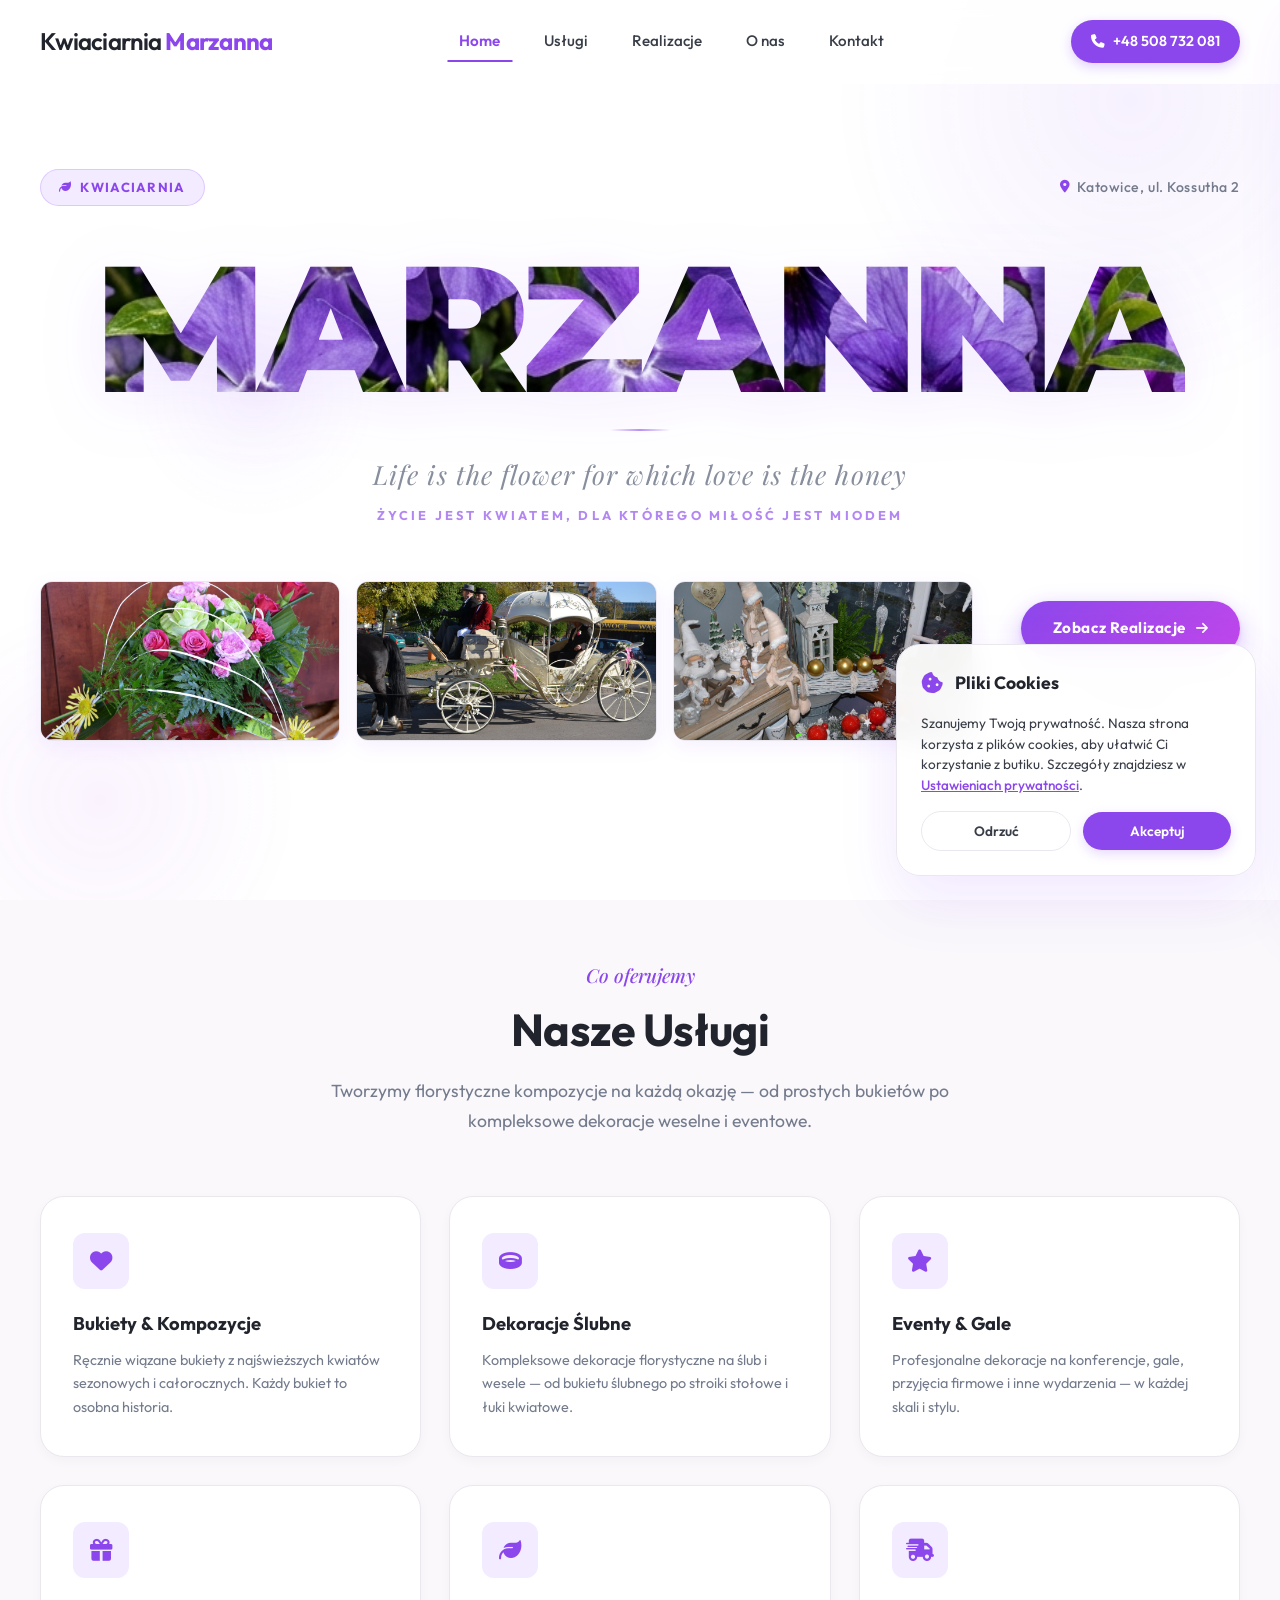
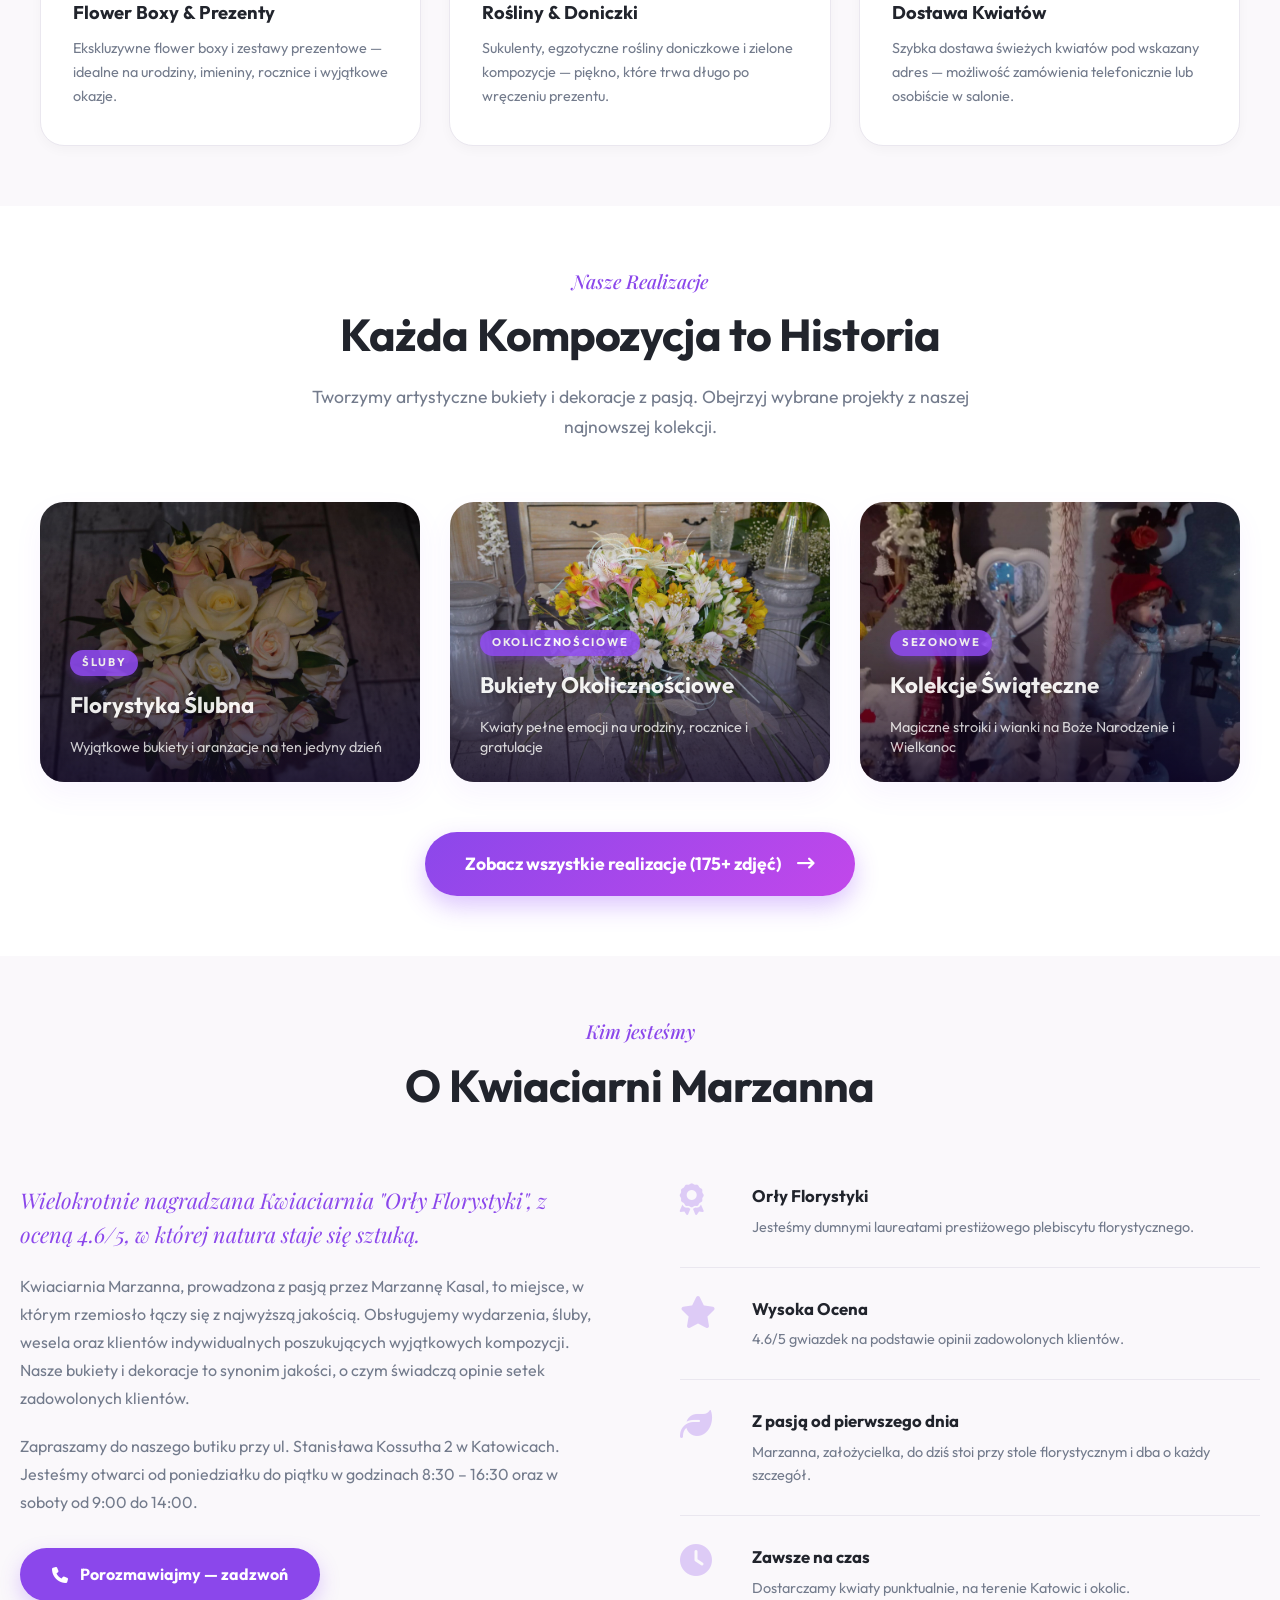
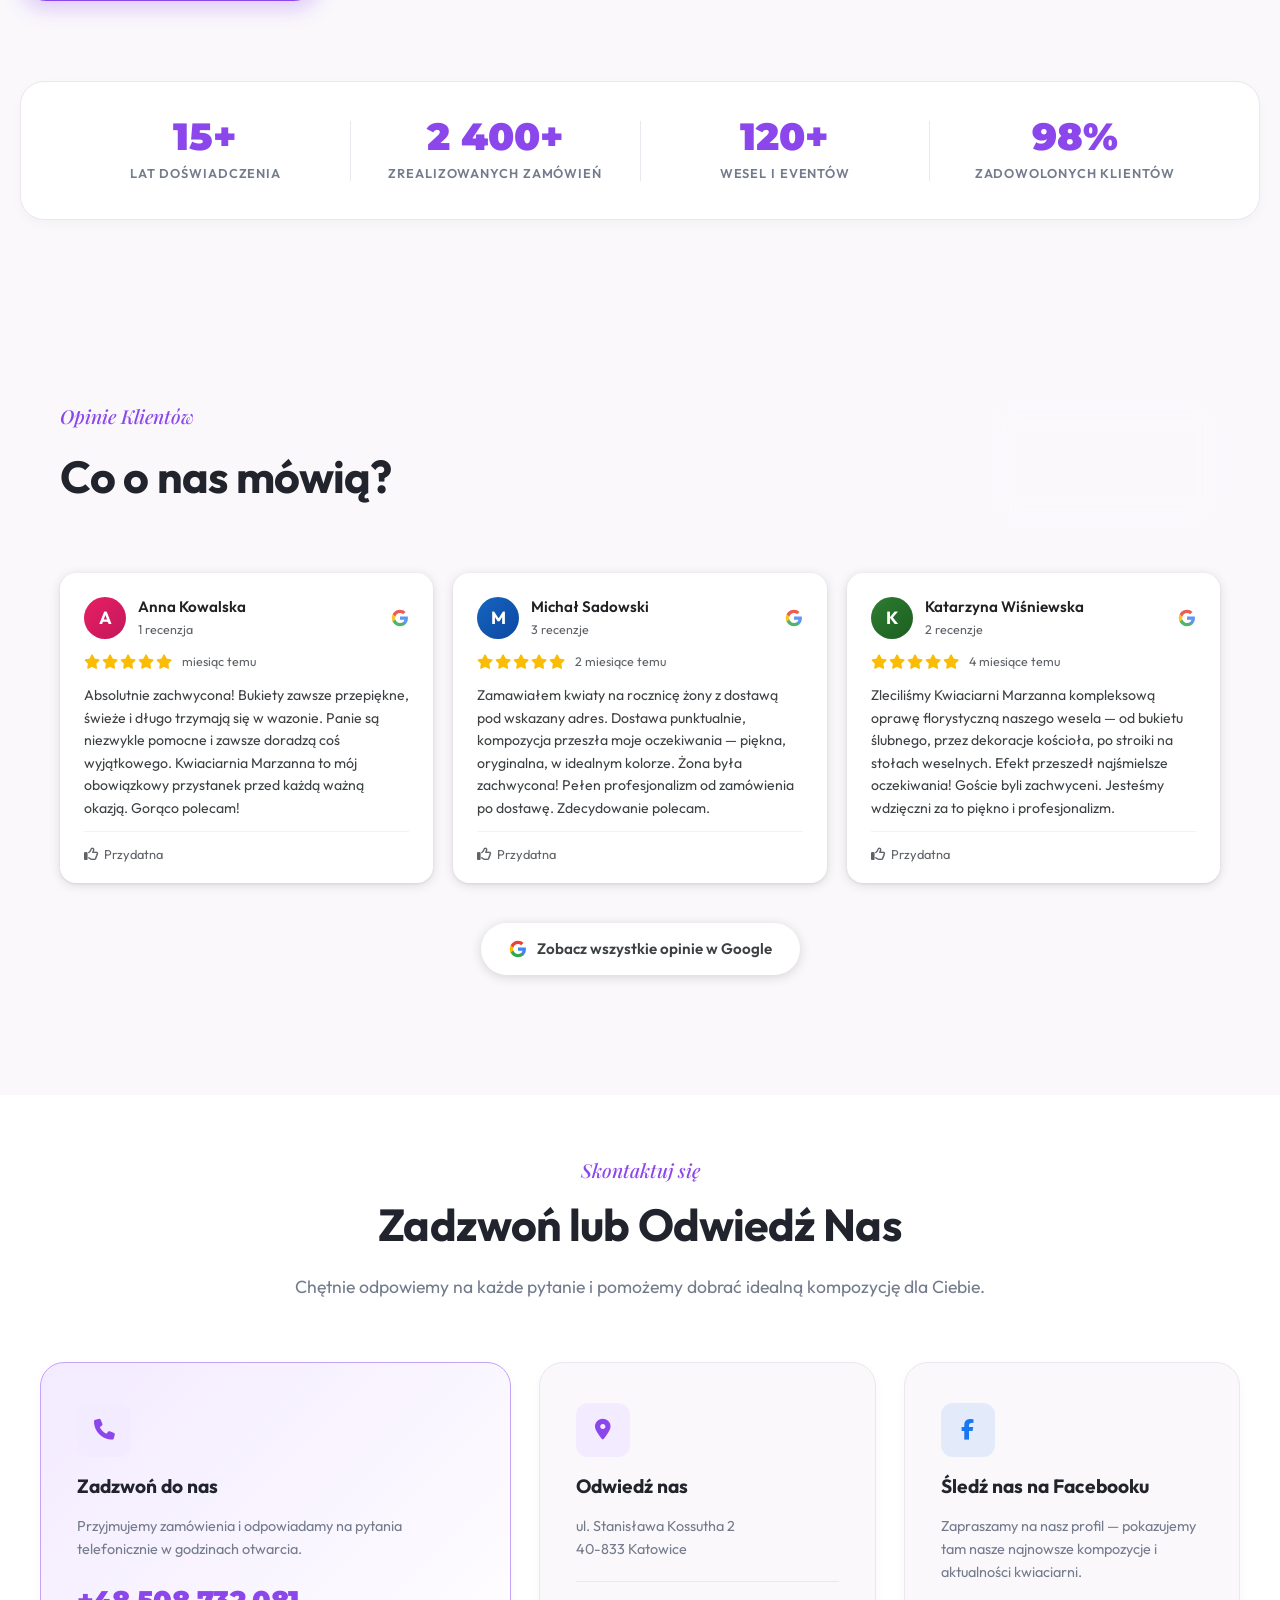
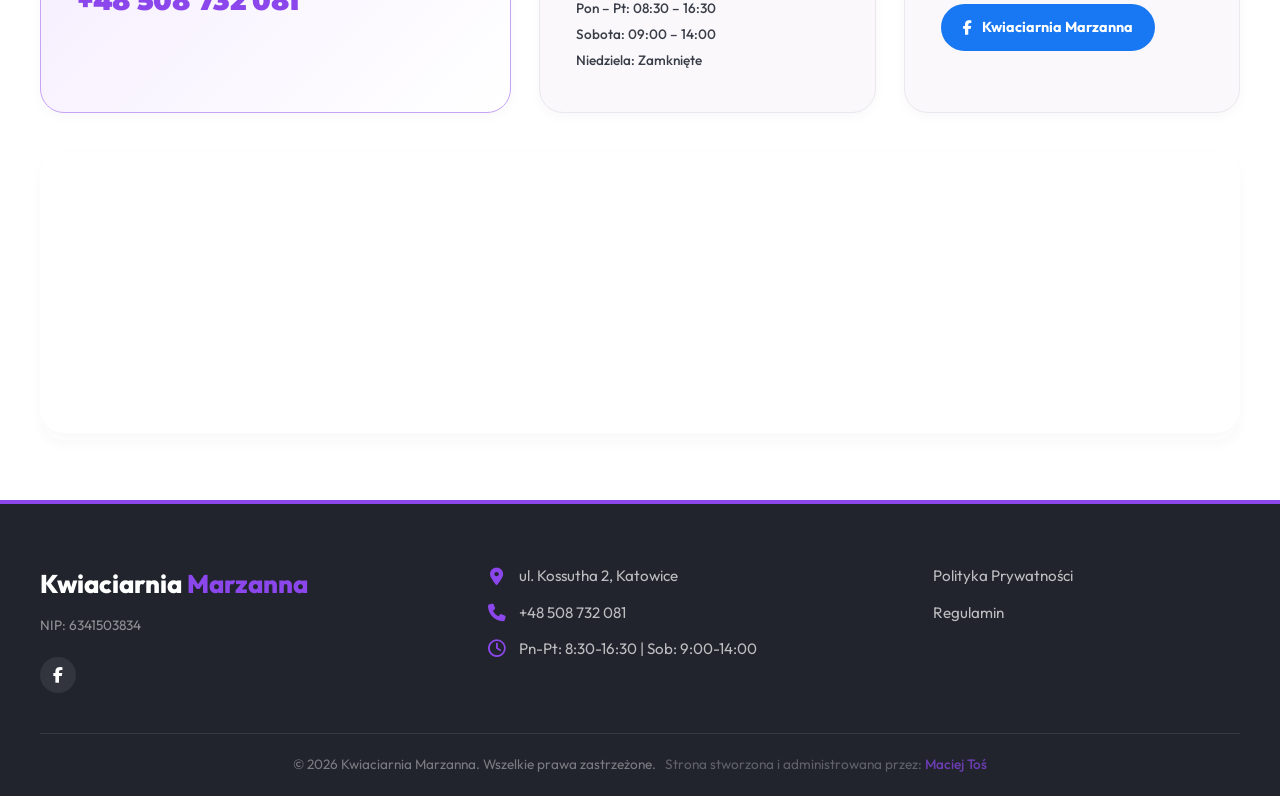
==== commit 02bdde0f: "Add creator signature to footer" ====
--- a/index.html
+++ b/index.html
@@ -600,7 +600,7 @@
             </div>
         </div>
         <div class="boutique-bottom">
-            <p>&copy; 2026 Kwiaciarnia Marzanna. Wszelkie prawa zastrzeżone.</p>
+            <p>&copy; 2026 Kwiaciarnia Marzanna. Wszelkie prawa zastrzeżone. <span class="creator-credits">Strona stworzona i administrowana przez: <a href="https://kingtos.pl" target="_blank" rel="noopener">Maciej Toś</a></span></p>
         </div>
     </footer>
 
--- a/style.css
+++ b/style.css
@@ -4530,6 +4530,32 @@
     margin: 0;
 }
 
+.creator-credits {
+    display: inline-block;
+    margin-left: 6px;
+    opacity: 0.7;
+}
+
+.creator-credits a {
+    color: var(--primary-purple);
+    text-decoration: none;
+    font-weight: 500;
+    transition: var(--transition-smooth);
+}
+
+.creator-credits a:hover {
+    color: var(--text-light);
+    text-decoration: underline;
+}
+
+@media (max-width: 768px) {
+    .creator-credits {
+        display: block;
+        margin-left: 0;
+        margin-top: 5px;
+    }
+}
+
 .footer-legal-links {
     display: flex;
     gap: 16px;
